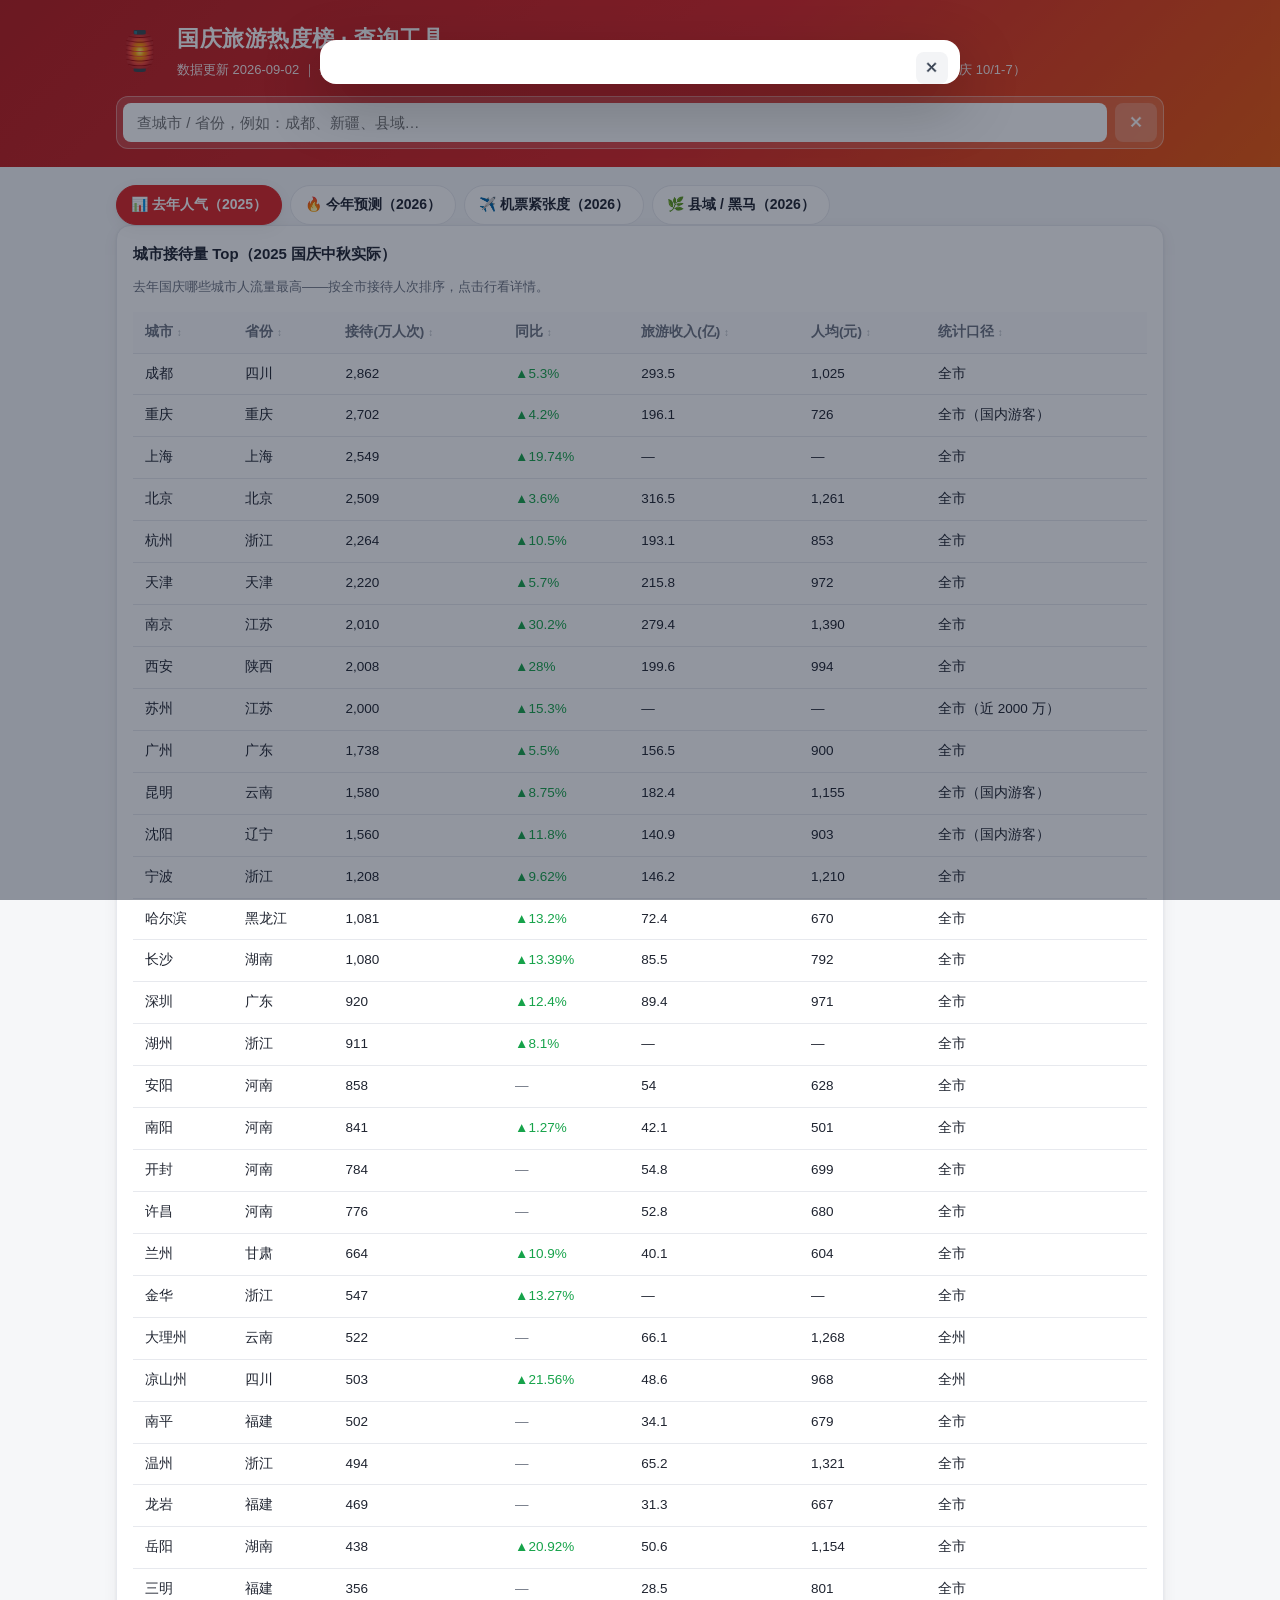
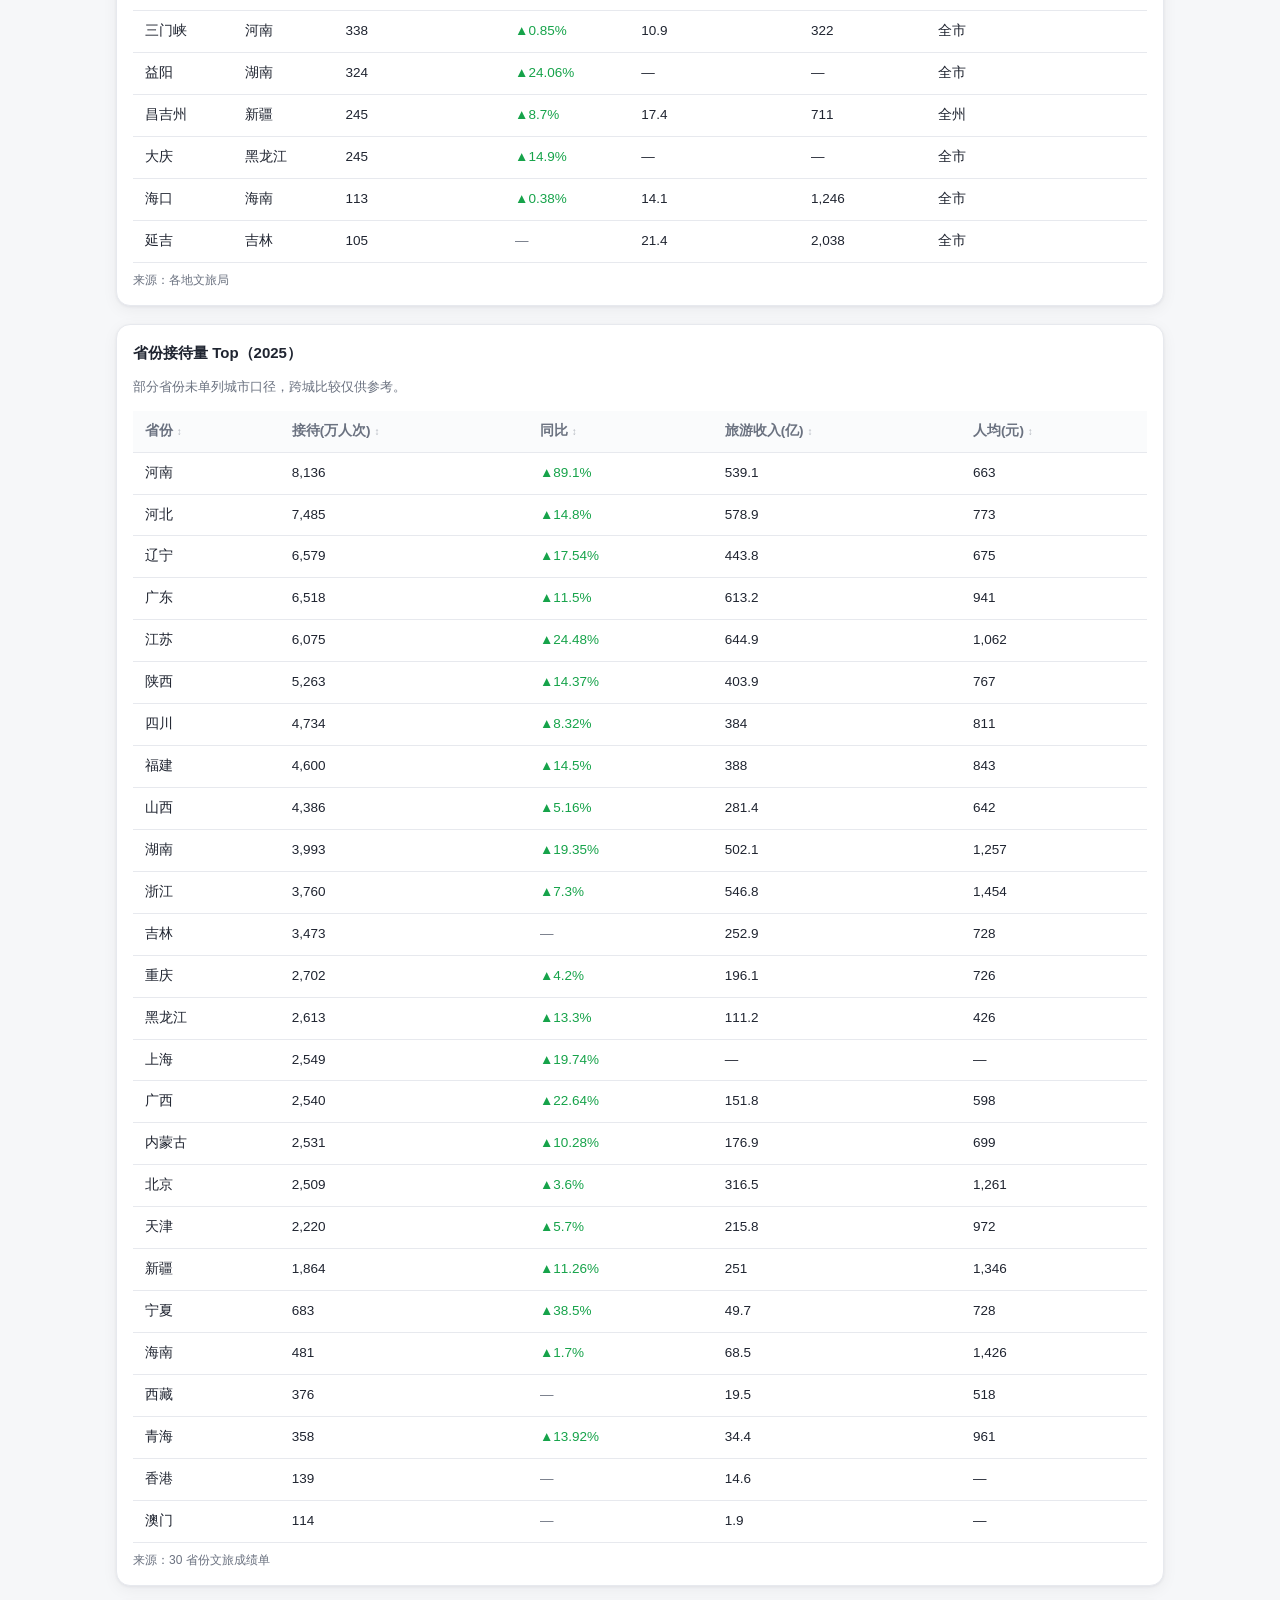
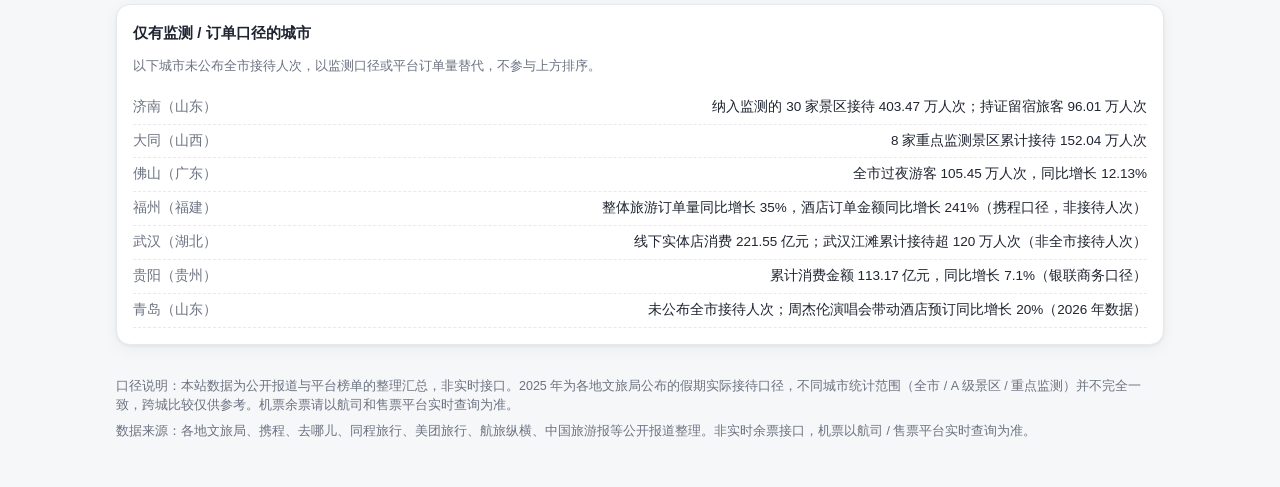
==== travel/index.html @ d0b8b302 "fix: 合并国庆旅游榜与充电宝工具到 dt 单站点共存 - 根 vercel.json 改为同时服务静态(travel/**)与 Python(vercel_app.py) - vercel_app" ====
<!doctype html>
<html lang="zh-CN">
<head>
  <meta charset="utf-8" />
  <meta name="viewport" content="width=device-width, initial-scale=1" />
  <title>国庆旅游热度榜 · 查询工具</title>
  <meta name="description" content="2025 国庆实际人气 + 2026 国庆预测热度与机票紧张度查询榜单" />
  <link rel="stylesheet" href="styles.css" />
</head>
<body>
  <header class="site-header">
    <div class="wrap">
      <div class="brand">
        <div class="brand-mark">🏮</div>
        <div>
          <h1>国庆旅游热度榜 · 查询工具</h1>
          <p class="subtitle" id="subtitle">加载中…</p>
        </div>
      </div>
      <div class="search-box">
        <input id="search" type="search" placeholder="查城市 / 省份，例如：成都、新疆、县域…" autocomplete="off" />
        <button id="clearBtn" type="button" title="清空">✕</button>
      </div>
    </div>
  </header>

  <nav class="tabs wrap" id="tabs">
    <button class="tab active" data-tab="actual">📊 去年人气（2025）</button>
    <button class="tab" data-tab="predict">🔥 今年预测（2026）</button>
    <button class="tab" data-tab="ticket">✈️ 机票紧张度（2026）</button>
    <button class="tab" data-tab="county">🌿 县域 / 黑马（2026）</button>
  </nav>

  <main class="wrap" id="main">
    <!-- 各榜单由 app.js 渲染 -->
  </main>

  <footer class="site-footer wrap">
    <p id="disclaimer">数据说明加载中…</p>
    <p class="muted">数据来源：各地文旅局、携程、去哪儿、同程旅行、美团旅行、航旅纵横、中国旅游报等公开报道整理。非实时余票接口，机票以航司 / 售票平台实时查询为准。</p>
  </footer>

  <!-- 城市详情弹层 -->
  <div class="modal-backdrop" id="modal" hidden>
    <div class="modal" role="dialog" aria-modal="true">
      <button class="modal-close" id="modalClose" type="button">✕</button>
      <div id="modalBody"></div>
    </div>
  </div>

  <script src="data.js"></script>
  <script src="app.js"></script>
</body>
</html>
---- travel/styles.css ----
:root {
  --bg: #f6f7f9;
  --card: #ffffff;
  --ink: #1f2430;
  --muted: #6b7280;
  --line: #e7e9ee;
  --accent: #dc2626;
  --accent-soft: #fef2f2;
  --blue: #2563eb;
  --shadow: 0 1px 3px rgba(16, 24, 40, .06), 0 4px 16px rgba(16, 24, 40, .05);
  --radius: 14px;
}

* { box-sizing: border-box; }

body {
  margin: 0;
  font-family: -apple-system, BlinkMacSystemFont, "Segoe UI", "PingFang SC", "Hiragino Sans GB", "Microsoft YaHei", Roboto, Helvetica, Arial, sans-serif;
  background: var(--bg);
  color: var(--ink);
  line-height: 1.55;
  -webkit-font-smoothing: antialiased;
}

.wrap { max-width: 1080px; margin: 0 auto; padding: 0 16px; }

/* ---------- Header ---------- */
.site-header {
  background: linear-gradient(135deg, #b91c1c, #dc2626 55%, #ea580c);
  color: #fff;
  padding: 22px 0 18px;
}
.brand { display: flex; align-items: center; gap: 14px; }
.brand-mark { font-size: 38px; line-height: 1; }
.site-header h1 { margin: 0; font-size: 22px; letter-spacing: .5px; }
.subtitle { margin: 4px 0 0; font-size: 13px; opacity: .92; }

.search-box {
  margin-top: 16px;
  display: flex;
  gap: 8px;
  background: rgba(255, 255, 255, .16);
  border: 1px solid rgba(255, 255, 255, .35);
  border-radius: 12px;
  padding: 6px;
  backdrop-filter: blur(4px);
}
.search-box input {
  flex: 1;
  border: 0;
  background: #fff;
  color: var(--ink);
  padding: 11px 14px;
  border-radius: 8px;
  font-size: 15px;
  outline: none;
}
.search-box button {
  border: 0;
  background: rgba(255, 255, 255, .22);
  color: #fff;
  border-radius: 8px;
  width: 42px;
  cursor: pointer;
  font-size: 15px;
}
.search-box button:hover { background: rgba(255, 255, 255, .34); }

/* ---------- Tabs ---------- */
.tabs {
  display: flex;
  gap: 8px;
  flex-wrap: wrap;
  margin-top: 18px;
}
.tab {
  border: 1px solid var(--line);
  background: var(--card);
  color: var(--ink);
  padding: 10px 14px;
  border-radius: 999px;
  cursor: pointer;
  font-size: 14px;
  font-weight: 600;
  transition: all .15s ease;
}
.tab:hover { border-color: var(--accent); }
.tab.active {
  background: var(--accent);
  border-color: var(--accent);
  color: #fff;
  box-shadow: var(--shadow);
}

/* ---------- Main / cards ---------- */
main { padding: 20px 16px 40px; }

.board-title { font-size: 18px; margin: 6px 0 4px; }
.board-desc { color: var(--muted); font-size: 13px; margin: 0 0 14px; }

.chips { display: flex; flex-wrap: wrap; gap: 8px; margin: 10px 0 16px; }
.chip {
  background: #fff;
  border: 1px solid var(--line);
  border-radius: 10px;
  padding: 8px 12px;
  font-size: 13px;
  display: flex;
  align-items: center;
  gap: 6px;
}
.chip b { color: var(--accent); }
.chip .rk { color: var(--muted); font-size: 12px; }

.card {
  background: var(--card);
  border: 1px solid var(--line);
  border-radius: var(--radius);
  box-shadow: var(--shadow);
  padding: 16px;
  margin-bottom: 18px;
  overflow: hidden;
}
.card h3 { margin: 0 0 12px; font-size: 15px; }
.card .src { color: var(--muted); font-size: 12px; margin-top: 8px; }

/* ---------- Table ---------- */
.table-scroll { overflow-x: auto; }
table { border-collapse: collapse; width: 100%; font-size: 13.5px; }
th, td { padding: 10px 12px; text-align: left; white-space: nowrap; border-bottom: 1px solid var(--line); }
th {
  background: #fafbfc;
  color: var(--muted);
  font-weight: 600;
  position: sticky;
  top: 0;
  cursor: pointer;
  user-select: none;
}
th .arrow { font-size: 10px; opacity: .5; }
th.sorted .arrow { opacity: 1; color: var(--accent); }
tbody tr { cursor: pointer; transition: background .12s; }
tbody tr:hover { background: #fff7f7; }
.rank { font-weight: 700; color: var(--accent); width: 36px; }
.num { font-variant-numeric: tabular-nums; }
.pos { color: #16a34a; }
.neg { color: #dc2626; }
.muted { color: var(--muted); }

/* ---------- Badges ---------- */
.badge {
  display: inline-block;
  padding: 2px 9px;
  border-radius: 999px;
  font-size: 12px;
  font-weight: 600;
  line-height: 1.7;
}
.badge.sold_out { background: #fef2f2; color: #dc2626; }
.badge.tight { background: #fff7ed; color: #ea580c; }
.badge.normal { background: #eff6ff; color: #2563eb; }
.badge.cheap { background: #f0fdf4; color: #16a34a; }
.badge.dim { background: #f3f4f6; color: #6b7280; }

.pill {
  display: inline-block;
  padding: 1px 8px;
  border-radius: 6px;
  font-size: 12px;
  background: #f3f4f6;
  color: #374151;
  margin: 1px 2px;
}

/* ---------- Stat grid in modal ---------- */
.stat-grid { display: grid; grid-template-columns: repeat(2, 1fr); gap: 10px; margin: 12px 0; }
.stat {
  background: #fafbfc;
  border: 1px solid var(--line);
  border-radius: 10px;
  padding: 10px 12px;
}
.stat .k { font-size: 12px; color: var(--muted); }
.stat .v { font-size: 17px; font-weight: 700; margin-top: 2px; }
.stat .v small { font-size: 12px; font-weight: 500; color: var(--muted); }

.detail-section { margin-top: 16px; }
.detail-section h4 { margin: 0 0 8px; font-size: 14px; border-left: 3px solid var(--accent); padding-left: 8px; }
.kv { display: flex; justify-content: space-between; gap: 12px; padding: 6px 0; border-bottom: 1px dashed var(--line); font-size: 13.5px; }
.kv .k { color: var(--muted); }
.bar { height: 8px; border-radius: 999px; background: #eef0f4; overflow: hidden; margin-top: 4px; }
.bar > i { display: block; height: 100%; background: linear-gradient(90deg, #f59e0b, #dc2626); }

/* ---------- Modal ---------- */
.modal-backdrop {
  position: fixed; inset: 0;
  background: rgba(15, 23, 42, .45);
  display: flex; align-items: flex-start; justify-content: center;
  padding: 40px 16px; overflow-y: auto; z-index: 50;
}
.modal {
  background: #fff; border-radius: 16px; max-width: 640px; width: 100%;
  padding: 22px; position: relative; box-shadow: 0 20px 60px rgba(0,0,0,.25);
}
.modal-close {
  position: absolute; top: 12px; right: 12px;
  border: 0; background: #f3f4f6; border-radius: 8px; width: 32px; height: 32px;
  cursor: pointer; font-size: 14px; color: #374151;
}
.modal h2 { margin: 0 0 2px; font-size: 22px; }
.modal .prov { color: var(--muted); font-size: 13px; margin-bottom: 4px; }

/* ---------- Footer ---------- */
.site-footer { padding: 8px 16px 40px; color: var(--muted); font-size: 12.5px; }
.site-footer p { margin: 6px 0; }

.empty { text-align: center; color: var(--muted); padding: 30px; }

@media (max-width: 560px) {
  .site-header h1 { font-size: 18px; }
  .stat-grid { grid-template-columns: 1fr; }
  th, td { padding: 8px 9px; }
}
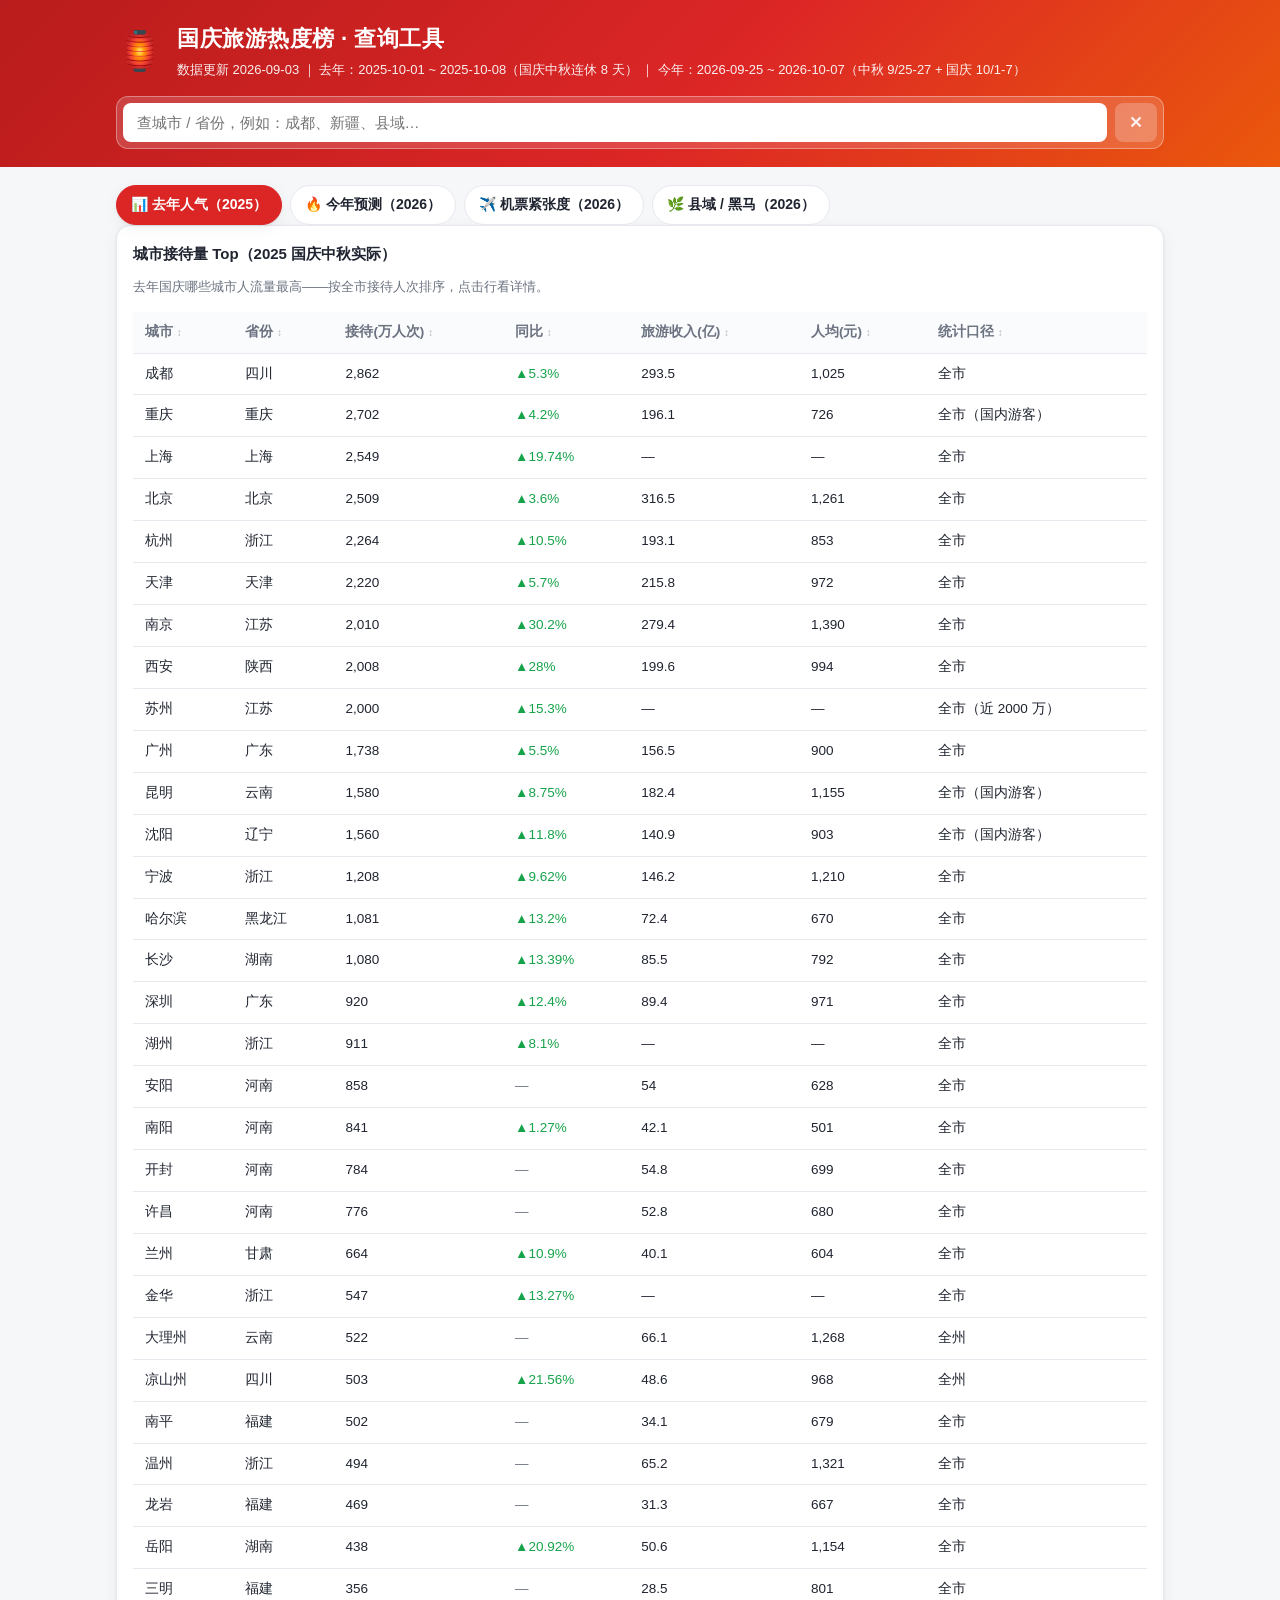
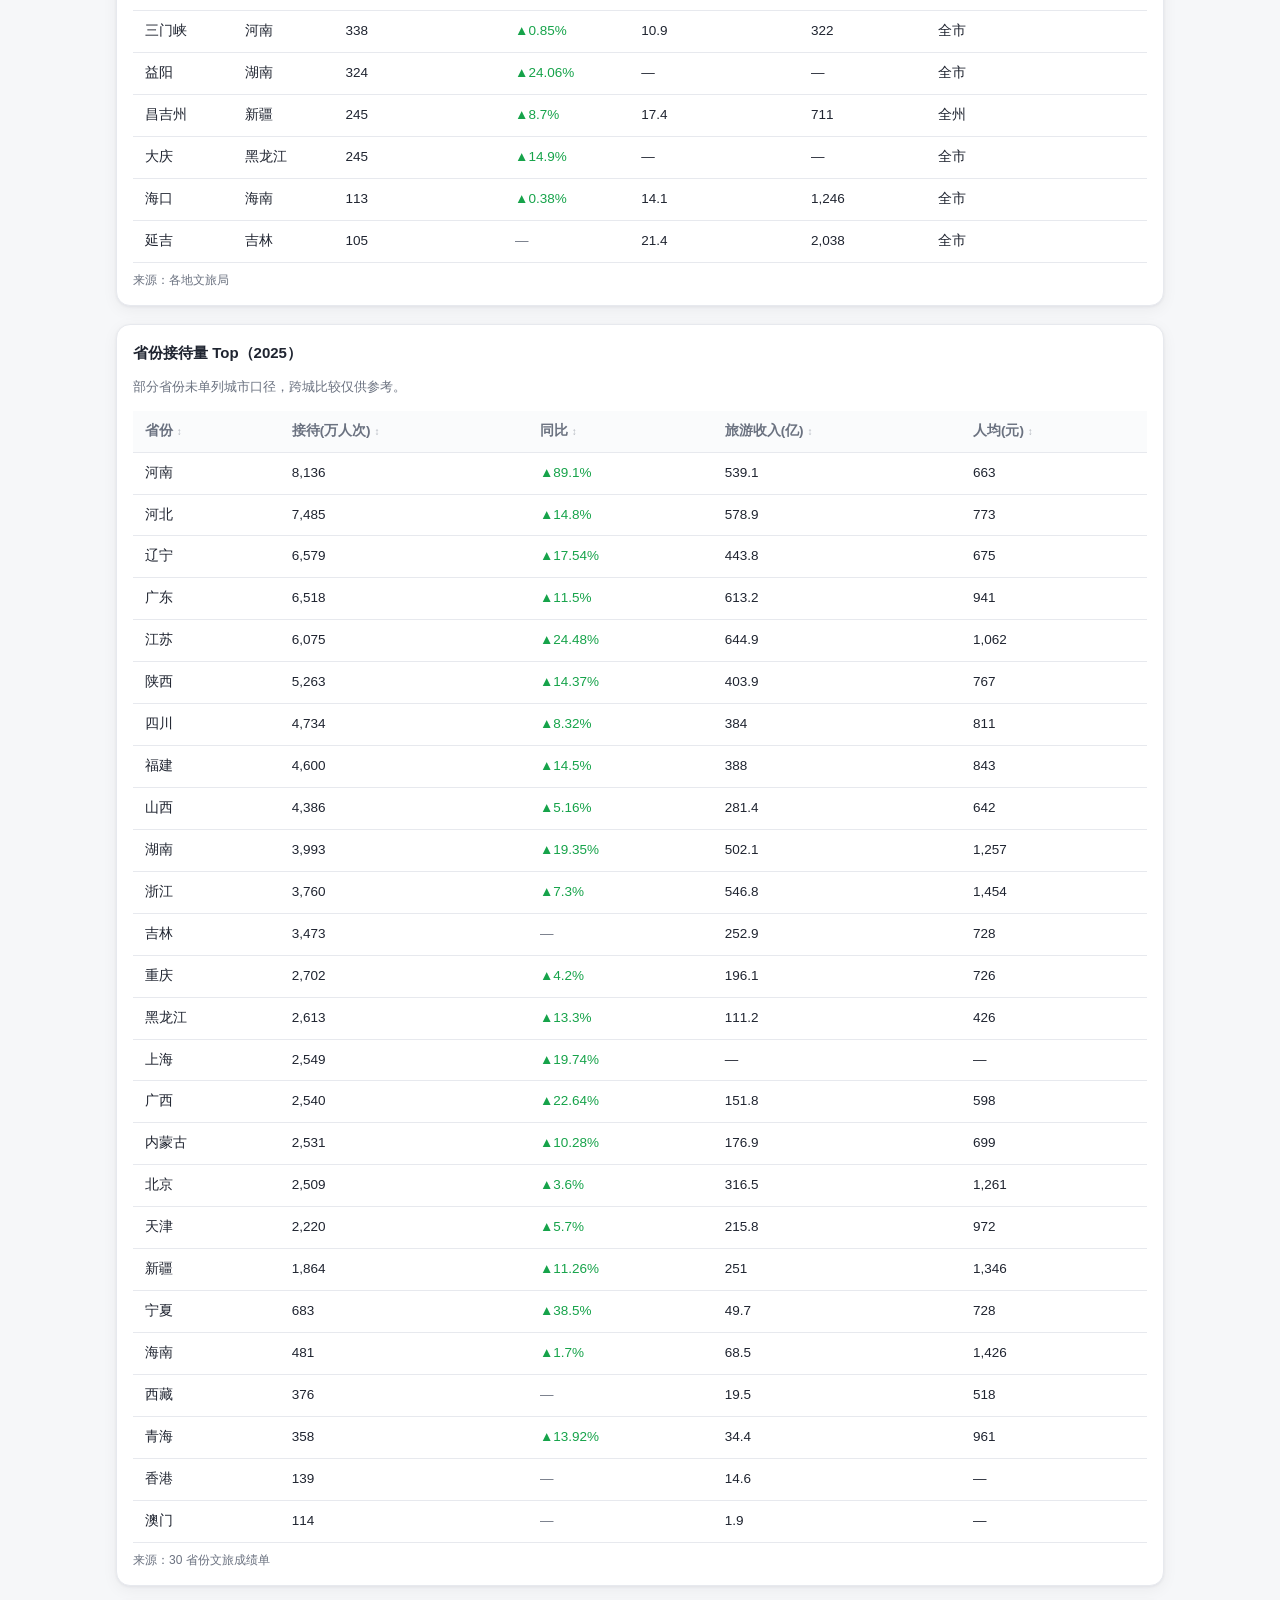
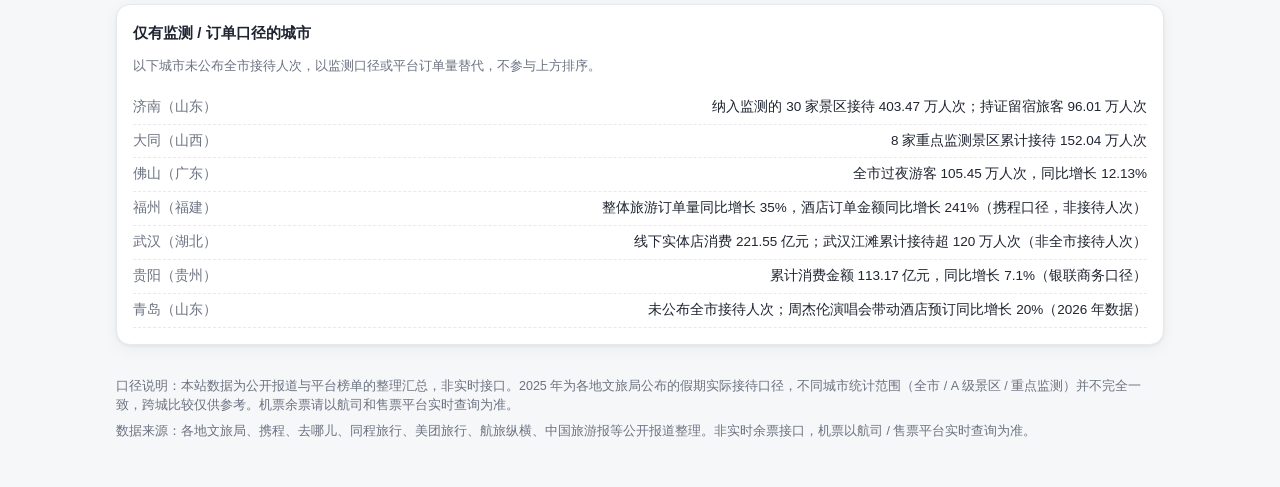
==== commit 6ba4137f: "fix: 修复线上旅游榜布局丢失（CDN 缓存旧 data.js） - 根因：Vercel 边缘节点缓存了旧版 travel/data.js（35471B/无 updated 字段），   导致 ap" ====
--- a/travel/index.html
+++ b/travel/index.html
@@ -5,7 +5,7 @@
   <meta name="viewport" content="width=device-width, initial-scale=1" />
   <title>国庆旅游热度榜 · 查询工具</title>
   <meta name="description" content="2025 国庆实际人气 + 2026 国庆预测热度与机票紧张度查询榜单" />
-  <link rel="stylesheet" href="styles.css" />
+  <link rel="stylesheet" href="styles.css?v=20260903b" />
 </head>
 <body>
   <header class="site-header">
@@ -48,7 +48,7 @@
     </div>
   </div>
 
-  <script src="data.js"></script>
-  <script src="app.js"></script>
+  <script src="data.js?v=20260903b"></script>
+  <script src="app.js?v=20260903b"></script>
 </body>
 </html>
--- a/travel/styles.css
+++ b/travel/styles.css
@@ -12,6 +12,10 @@
 }
 
 * { box-sizing: border-box; }
+
+/* 关键：显式 display 会盖过浏览器 [hidden] 的默认 display:none，
+   必须强制让带 hidden 属性的元素真正隐藏，否则弹层会一直显示并挡住整页。 */
+[hidden] { display: none !important; }
 
 body {
   margin: 0;
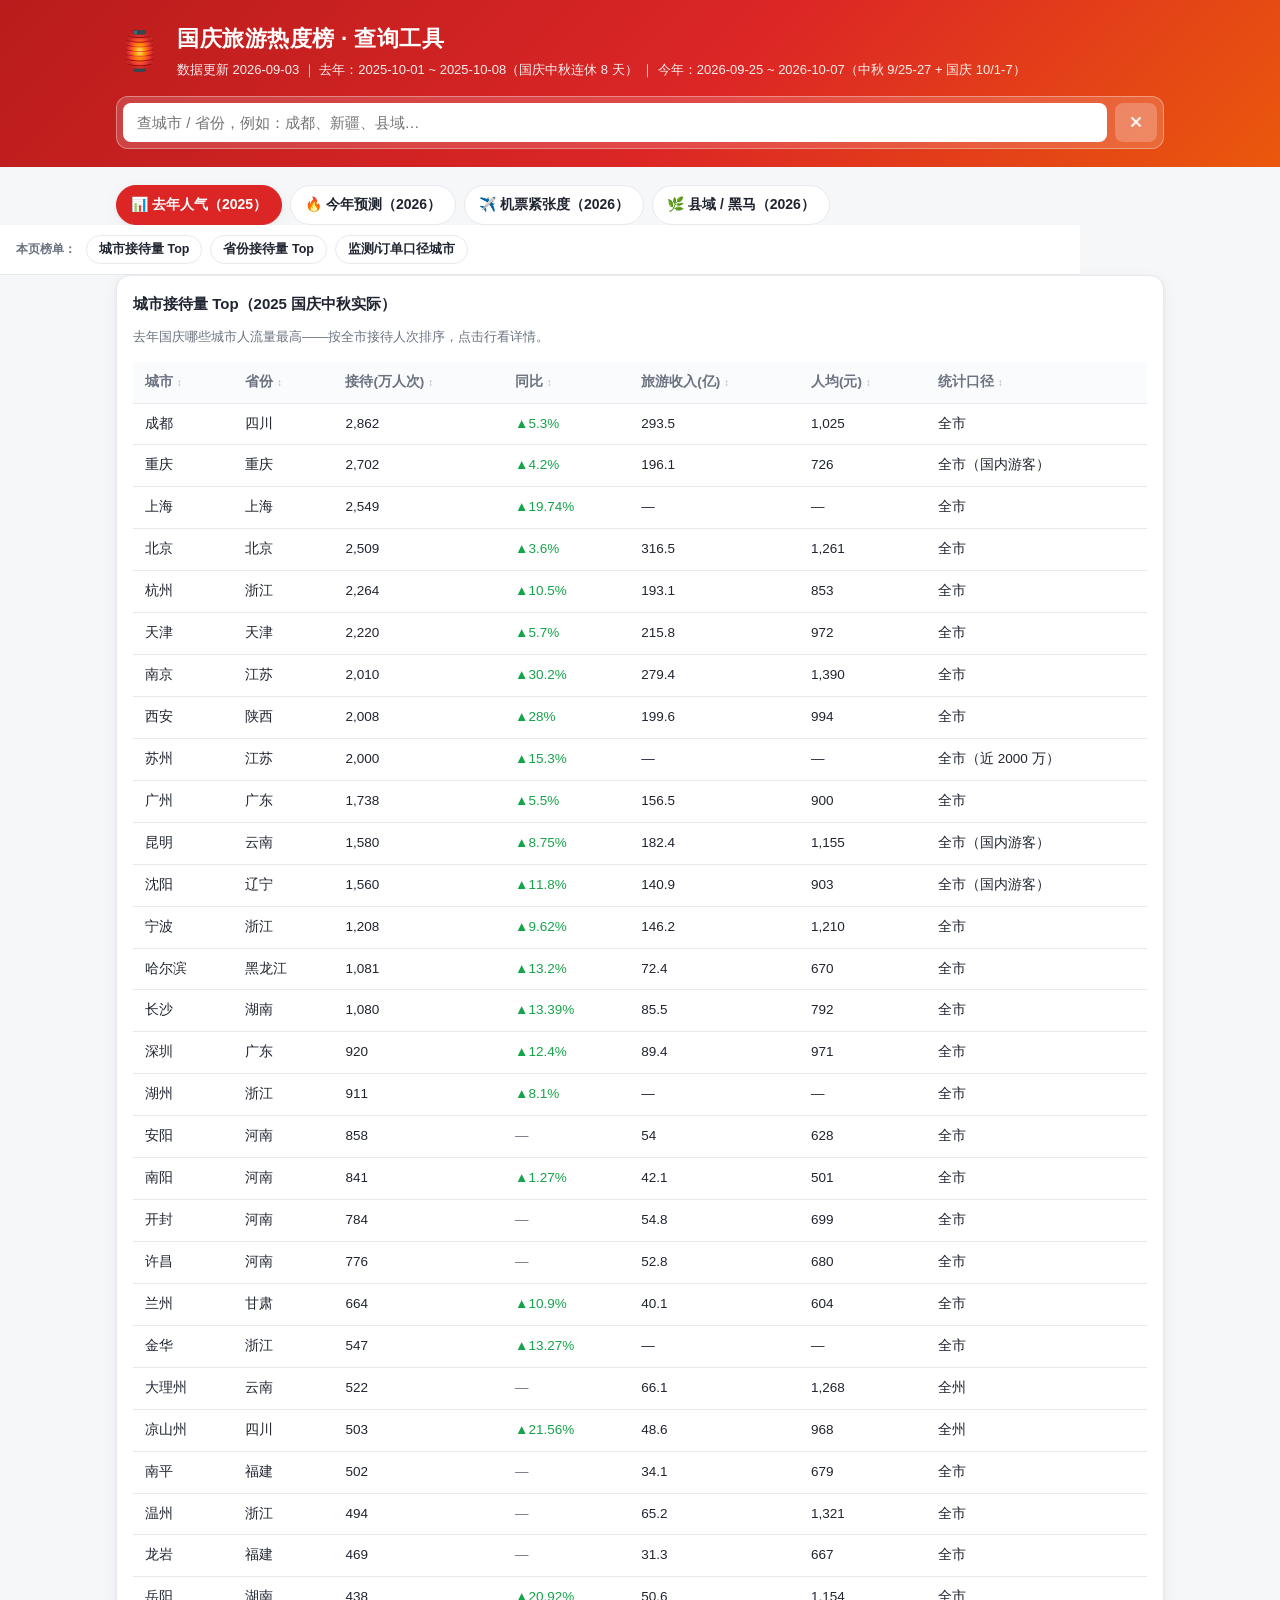
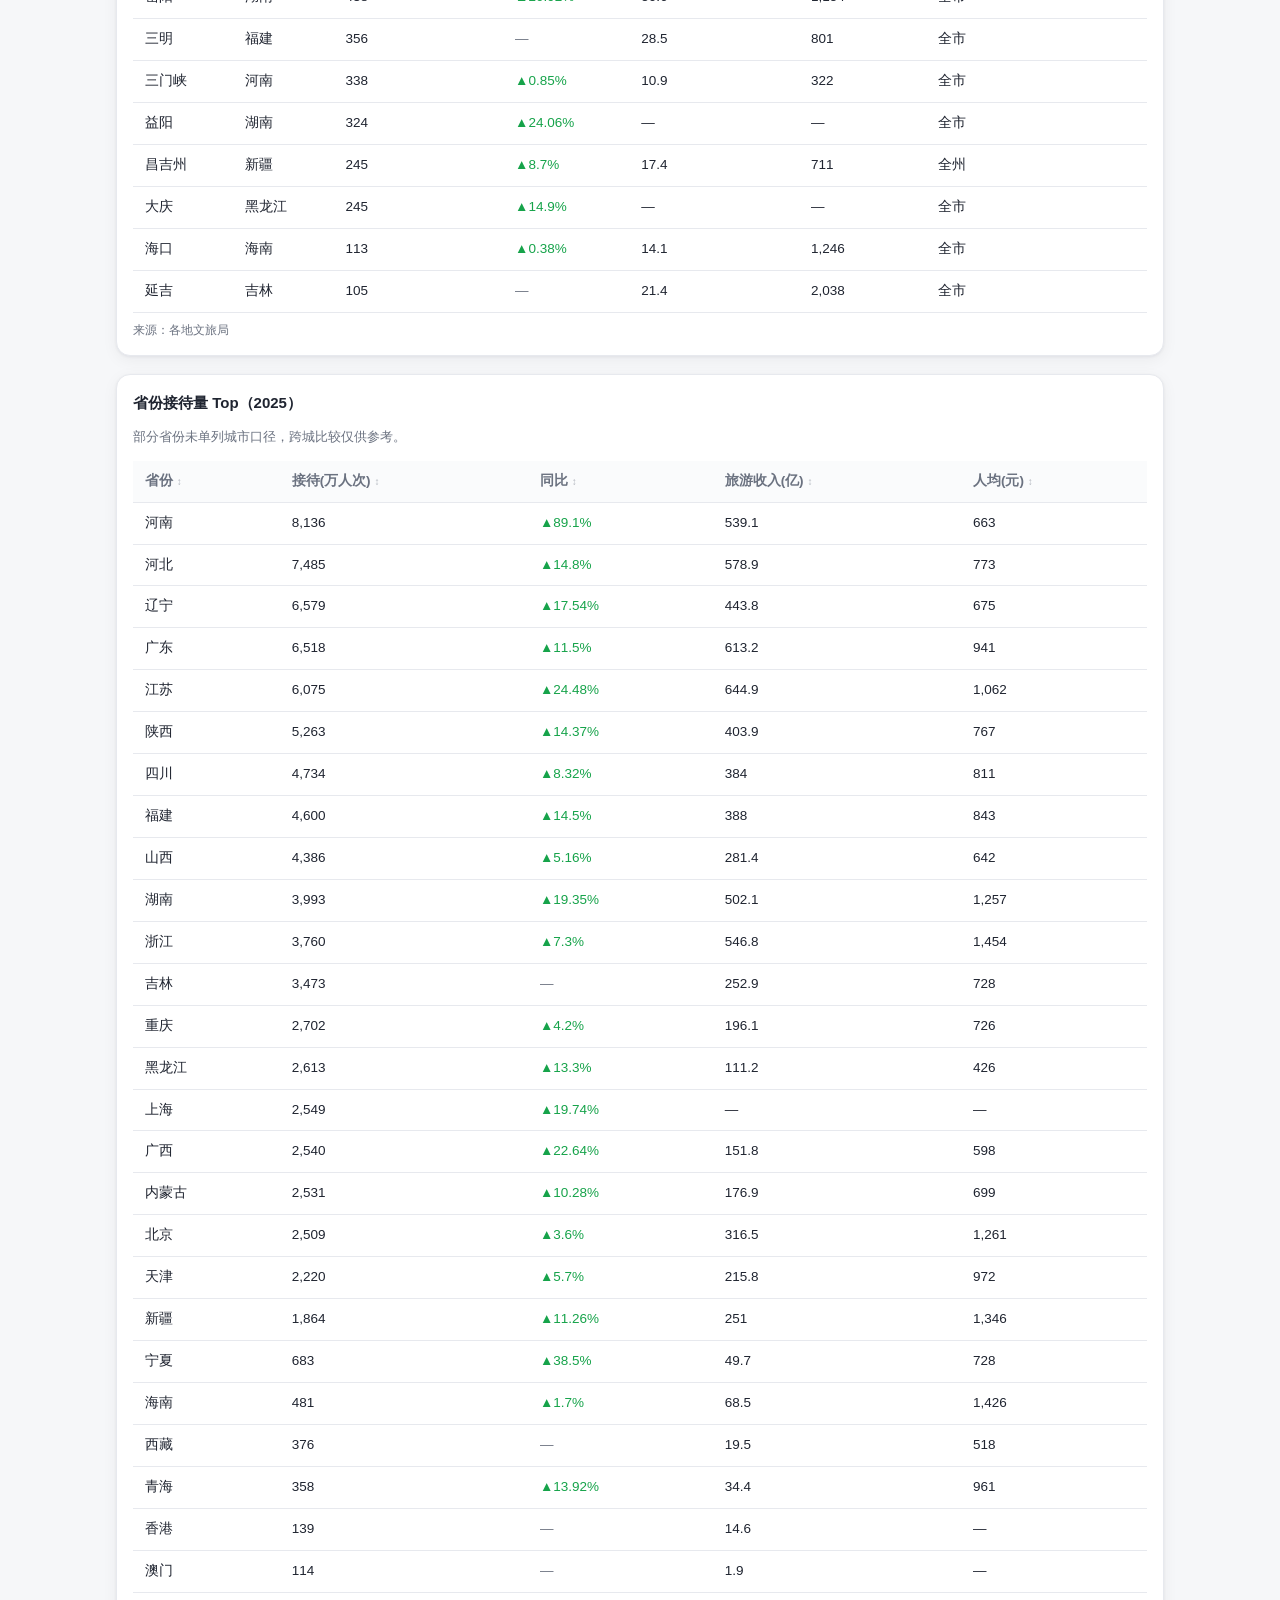
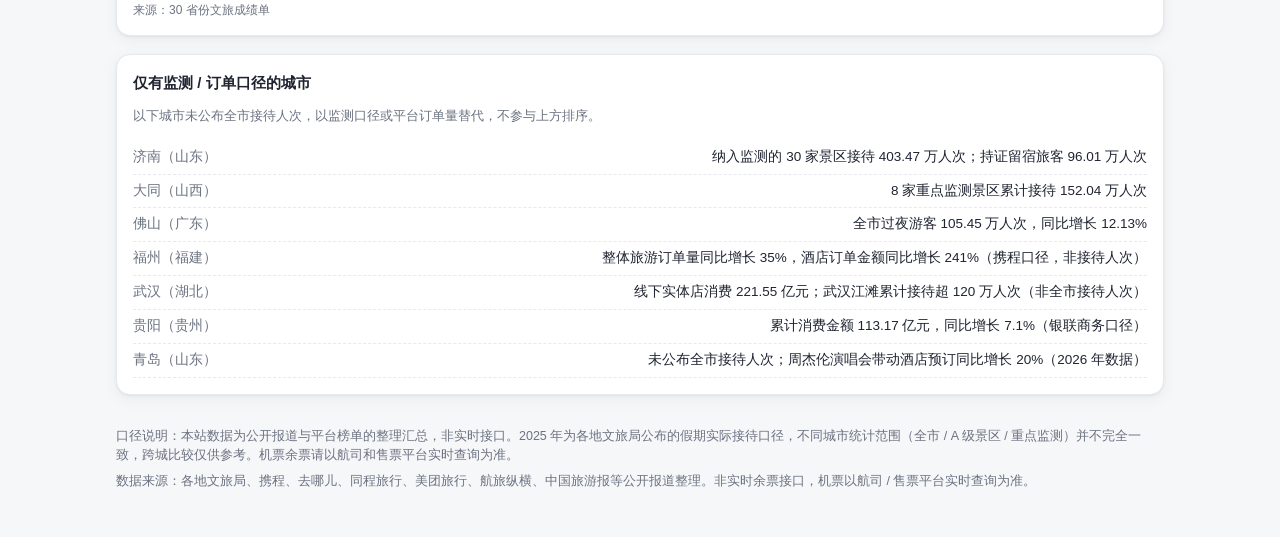
==== commit 8a3b106f: "feat: 旅游榜 UI 改进（回到顶部 + 吸顶导航 + 平台分区标题） - 新增吸顶「本页榜单」导航条(#toc)：列出当前 tab 所有区块，点击平滑滚动，   解决「不知道下面有综合热度榜」问" ====
--- a/travel/index.html
+++ b/travel/index.html
@@ -5,7 +5,7 @@
   <meta name="viewport" content="width=device-width, initial-scale=1" />
   <title>国庆旅游热度榜 · 查询工具</title>
   <meta name="description" content="2025 国庆实际人气 + 2026 国庆预测热度与机票紧张度查询榜单" />
-  <link rel="stylesheet" href="styles.css?v=20260903b" />
+  <link rel="stylesheet" href="styles.css?v=20260903c" />
 </head>
 <body>
   <header class="site-header">
@@ -31,6 +31,8 @@
     <button class="tab" data-tab="county">🌿 县域 / 黑马（2026）</button>
   </nav>
 
+  <nav class="toc wrap" id="toc" aria-label="本页榜单导航"></nav>
+
   <main class="wrap" id="main">
     <!-- 各榜单由 app.js 渲染 -->
   </main>
@@ -48,7 +50,9 @@
     </div>
   </div>
 
-  <script src="data.js?v=20260903b"></script>
-  <script src="app.js?v=20260903b"></script>
+  <button id="toTop" type="button" title="回到顶部" aria-label="回到顶部">↑<span>顶部</span></button>
+
+  <script src="data.js?v=20260903c"></script>
+  <script src="app.js?v=20260903c"></script>
 </body>
 </html>
--- a/travel/styles.css
+++ b/travel/styles.css
@@ -225,3 +225,43 @@
   .stat-grid { grid-template-columns: 1fr; }
   th, td { padding: 8px 9px; }
 }
+
+/* ---------- 本页榜单吸顶导航 ---------- */
+.toc {
+  position: sticky; top: 0; z-index: 20;
+  display: flex; flex-wrap: wrap; align-items: center; gap: 8px;
+  background: #fff; border-bottom: 1px solid var(--line);
+  padding: 10px 16px; margin: 0;
+}
+.toc-label { font-size: 12px; color: var(--muted); font-weight: 600; margin-right: 2px; }
+.toc-item {
+  border: 1px solid var(--line); background: #fff; color: var(--ink);
+  padding: 5px 12px; border-radius: 999px; cursor: pointer;
+  font-size: 12.5px; font-weight: 600; transition: all .15s ease; white-space: nowrap;
+}
+.toc-item:hover { border-color: var(--accent); color: var(--accent); }
+.toc-item:active { background: var(--accent-soft); }
+
+/* ---------- 参考榜内子区块（平台分区） ---------- */
+.sub { margin-top: 14px; padding-top: 12px; border-top: 1px dashed var(--line); }
+.sub:first-of-type { margin-top: 6px; padding-top: 0; border-top: 0; }
+.sub h4 { margin: 0 0 8px; font-size: 14px; color: var(--ink); display: flex; align-items: center; gap: 6px; }
+.sub h4::before { content: ""; width: 4px; height: 14px; border-radius: 2px; background: var(--accent); display: inline-block; }
+.sub-src { font-size: 11.5px; font-weight: 500; color: var(--muted); background: #f3f4f6; border-radius: 6px; padding: 1px 7px; }
+
+/* 锚点跳转时给卡片留白，避免被吸顶导航盖住 */
+.card { scroll-margin-top: 64px; }
+
+/* ---------- 回到顶部按钮 ---------- */
+#toTop {
+  position: fixed; right: 18px; bottom: 18px; z-index: 40;
+  display: none; flex-direction: column; align-items: center; justify-content: center;
+  width: 52px; height: 52px; border: 0; border-radius: 14px;
+  background: var(--accent); color: #fff; cursor: pointer;
+  font-size: 18px; line-height: 1; box-shadow: var(--shadow);
+  transition: opacity .2s ease, transform .2s ease;
+}
+#toTop span { font-size: 10px; margin-top: 2px; font-weight: 600; }
+#toTop.show { display: flex; }
+#toTop:hover { transform: translateY(-2px); }
+#toTop:active { transform: translateY(0); }
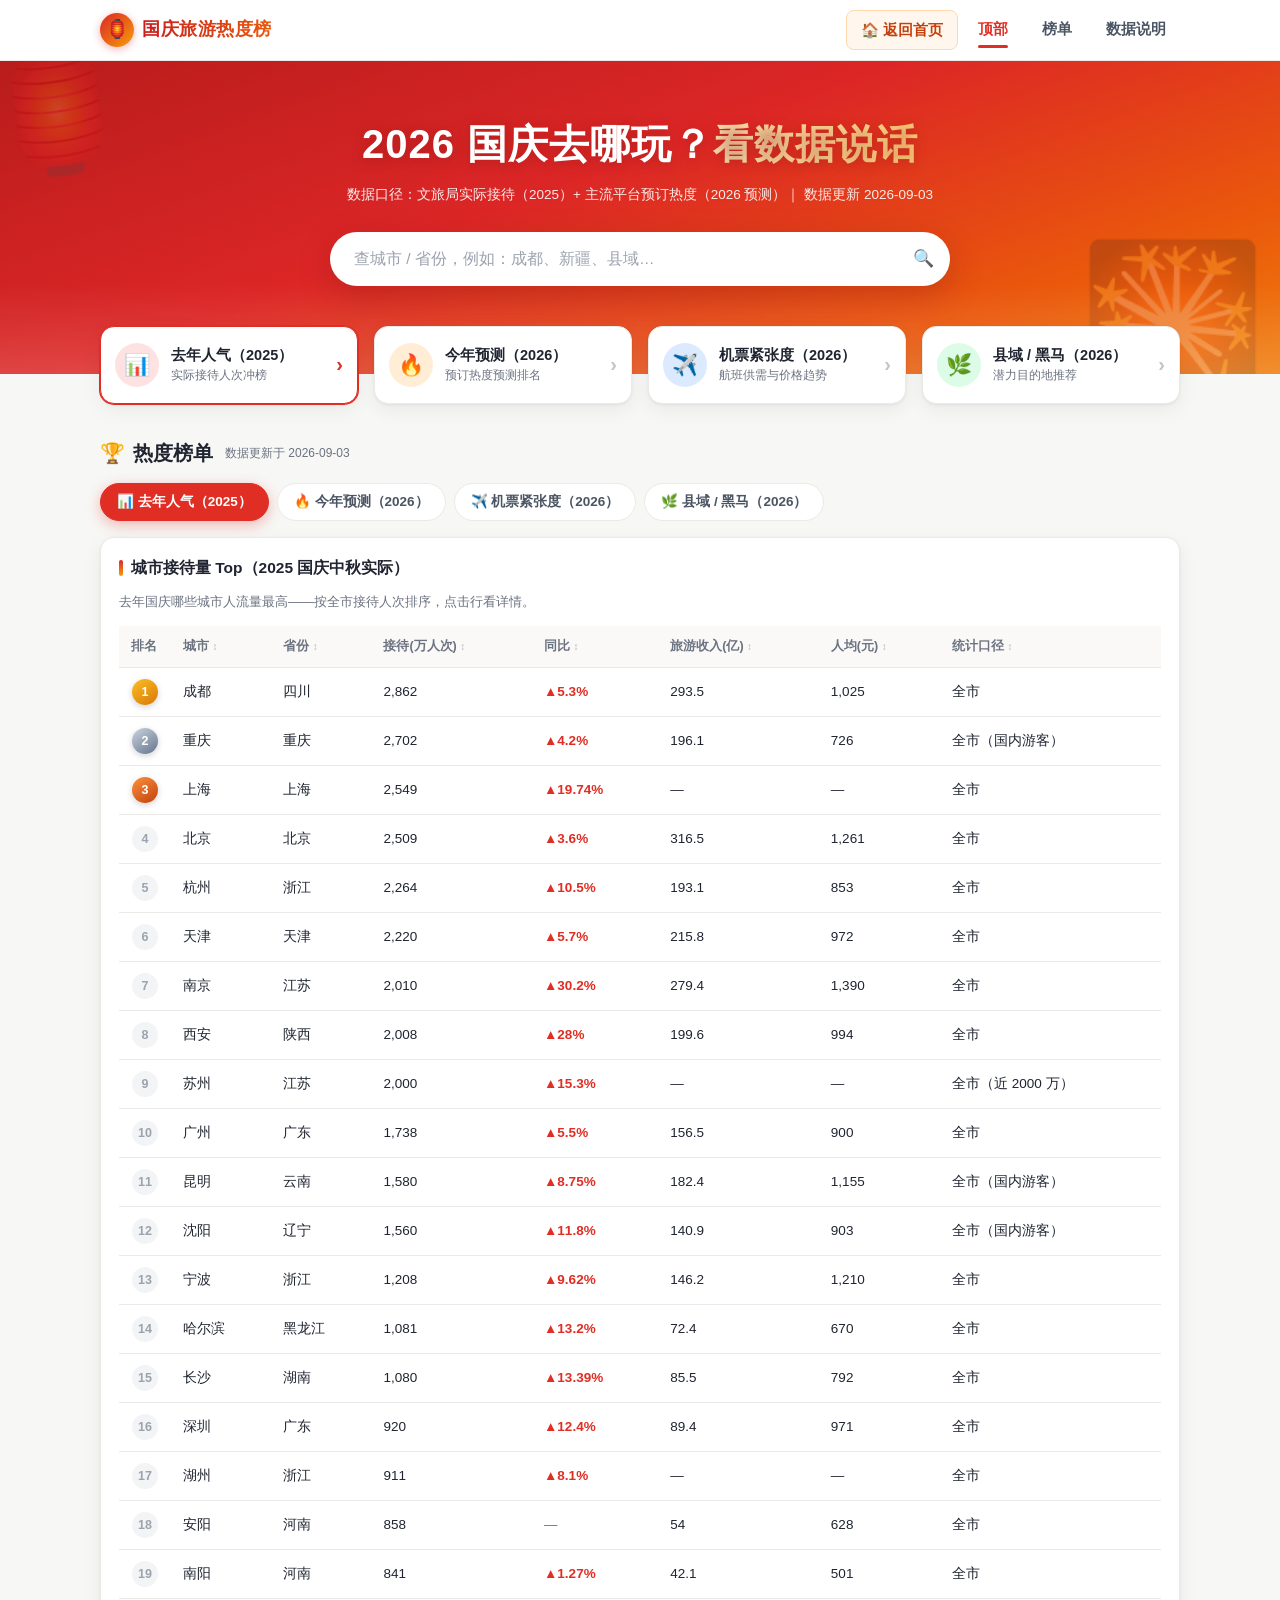
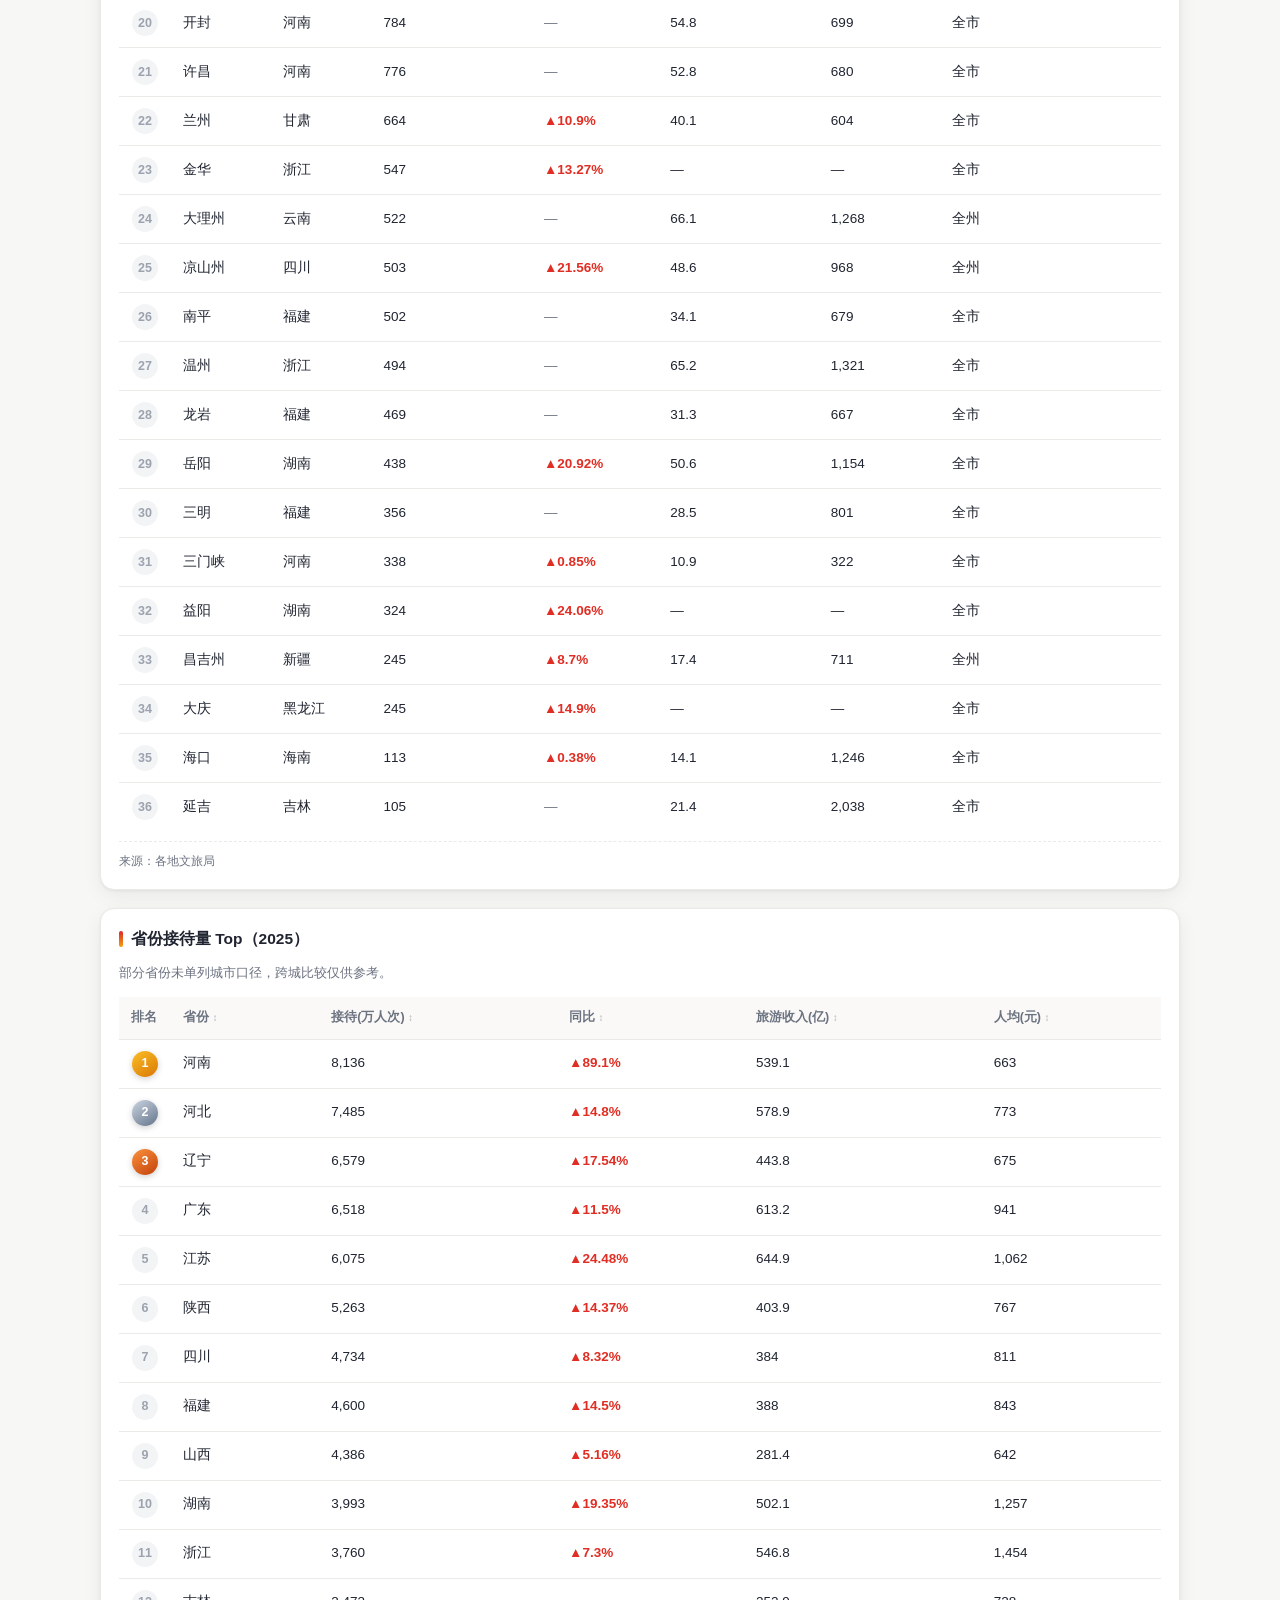
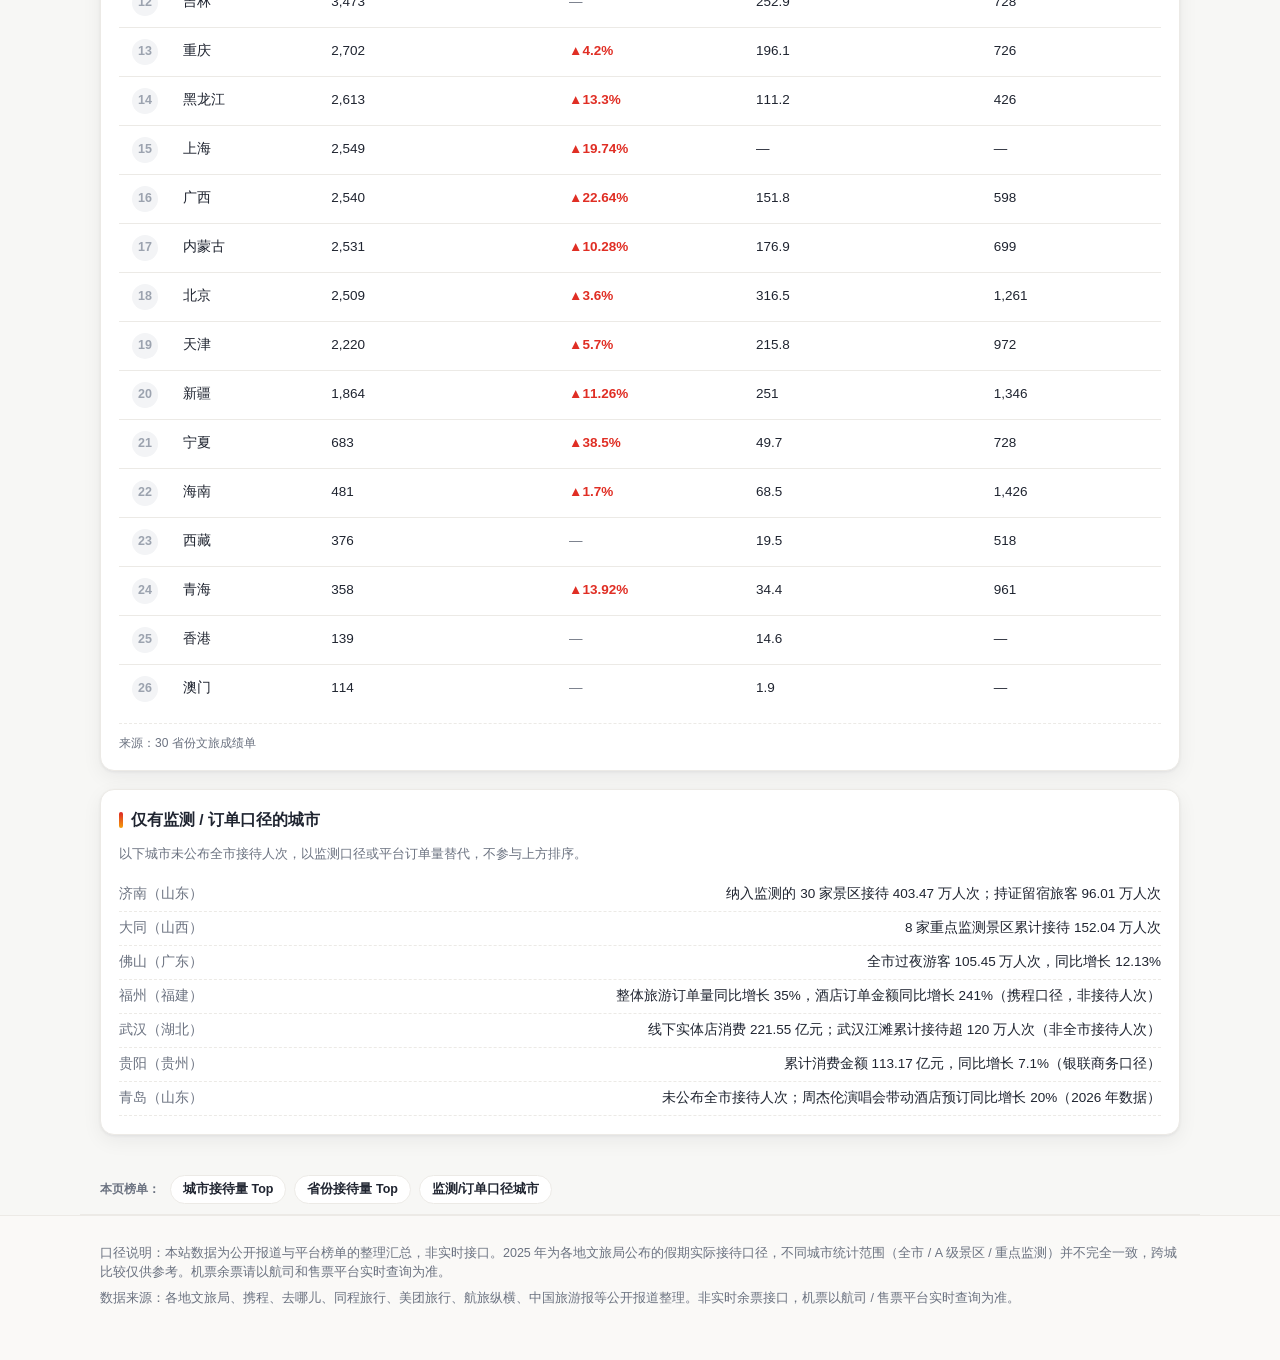
==== commit 554e8134: "travel: 按设计稿重构页面 UI（导航/Hero/分类卡片/奖牌徽章/热度条，涨红跌绿修复）" ====
--- a/travel/index.html
+++ b/travel/index.html
@@ -5,41 +5,99 @@
   <meta name="viewport" content="width=device-width, initial-scale=1" />
   <title>国庆旅游热度榜 · 查询工具</title>
   <meta name="description" content="2025 国庆实际人气 + 2026 国庆预测热度与机票紧张度查询榜单" />
-  <link rel="stylesheet" href="styles.css?v=20260903c" />
+  <link rel="stylesheet" href="styles.css?v=20260905a" />
 </head>
-<body>
-  <header class="site-header">
-    <div class="wrap">
-      <div class="brand">
-        <div class="brand-mark">🏮</div>
-        <div>
-          <h1>国庆旅游热度榜 · 查询工具</h1>
-          <p class="subtitle" id="subtitle">加载中…</p>
-        </div>
-      </div>
+<body id="top">
+
+  <!-- 顶部白色吸顶导航 -->
+  <header class="topnav">
+    <div class="wrap topnav-inner">
+      <a class="brand" href="#top">
+        <span class="brand-mark">🏮</span>
+        <span class="brand-name">国庆旅游热度榜</span>
+      </a>
+      <nav class="nav-links">
+        <a href="/" class="nav-link home-link">🏠 返回首页</a>
+        <a href="#top" class="nav-link active">顶部</a>
+        <a href="#rank-top" class="nav-link">榜单</a>
+        <a href="#disclaimer" class="nav-link">数据说明</a>
+      </nav>
+    </div>
+  </header>
+
+  <!-- Hero 区：标题 + 大搜索框 -->
+  <section class="hero">
+    <div class="hero-deco hero-deco-l" aria-hidden="true">🏮</div>
+    <div class="hero-deco hero-deco-r" aria-hidden="true">🎇</div>
+    <div class="wrap hero-inner">
+      <h2 class="hero-title">2026 国庆去哪玩？<em>看数据说话</em></h2>
+      <p class="hero-sub" id="subtitle">加载中…</p>
       <div class="search-box">
         <input id="search" type="search" placeholder="查城市 / 省份，例如：成都、新疆、县域…" autocomplete="off" />
         <button id="clearBtn" type="button" title="清空">✕</button>
+        <span class="search-icon" aria-hidden="true">🔍</span>
       </div>
     </div>
-  </header>
+  </section>
 
-  <nav class="tabs wrap" id="tabs">
-    <button class="tab active" data-tab="actual">📊 去年人气（2025）</button>
-    <button class="tab" data-tab="predict">🔥 今年预测（2026）</button>
-    <button class="tab" data-tab="ticket">✈️ 机票紧张度（2026）</button>
-    <button class="tab" data-tab="county">🌿 县域 / 黑马（2026）</button>
-  </nav>
+  <!-- 四张分类入口卡片（点击切换下方榜单） -->
+  <section class="wrap cat-wrap" aria-label="榜单分类入口">
+    <button class="cat-card active" type="button" data-tab="actual">
+      <span class="cat-icon ci-red">📊</span>
+      <span class="cat-text">
+        <b>去年人气（2025）</b>
+        <small>实际接待人次冲榜</small>
+      </span>
+      <span class="cat-arrow">›</span>
+    </button>
+    <button class="cat-card" type="button" data-tab="predict">
+      <span class="cat-icon ci-orange">🔥</span>
+      <span class="cat-text">
+        <b>今年预测（2026）</b>
+        <small>预订热度预测排名</small>
+      </span>
+      <span class="cat-arrow">›</span>
+    </button>
+    <button class="cat-card" type="button" data-tab="ticket">
+      <span class="cat-icon ci-blue">✈️</span>
+      <span class="cat-text">
+        <b>机票紧张度（2026）</b>
+        <small>航班供需与价格趋势</small>
+      </span>
+      <span class="cat-arrow">›</span>
+    </button>
+    <button class="cat-card" type="button" data-tab="county">
+      <span class="cat-icon ci-green">🌿</span>
+      <span class="cat-text">
+        <b>县域 / 黑马（2026）</b>
+        <small>潜力目的地推荐</small>
+      </span>
+      <span class="cat-arrow">›</span>
+    </button>
+  </section>
+
+  <!-- 榜单区 -->
+  <main class="wrap" id="rank-top">
+    <div class="rank-head">
+      <h3 class="rank-title"><span class="rank-trophy">🏆</span> 热度榜单 <small id="updatedAt"></small></h3>
+      <nav class="tabs" id="tabs">
+        <button class="tab active" data-tab="actual">📊 去年人气（2025）</button>
+        <button class="tab" data-tab="predict">🔥 今年预测（2026）</button>
+        <button class="tab" data-tab="ticket">✈️ 机票紧张度（2026）</button>
+        <button class="tab" data-tab="county">🌿 县域 / 黑马（2026）</button>
+      </nav>
+    </div>
+    <!-- 各榜单由 app.js 渲染 -->
+    <div id="main"></div>
+  </main>
 
   <nav class="toc wrap" id="toc" aria-label="本页榜单导航"></nav>
 
-  <main class="wrap" id="main">
-    <!-- 各榜单由 app.js 渲染 -->
-  </main>
-
-  <footer class="site-footer wrap">
-    <p id="disclaimer">数据说明加载中…</p>
-    <p class="muted">数据来源：各地文旅局、携程、去哪儿、同程旅行、美团旅行、航旅纵横、中国旅游报等公开报道整理。非实时余票接口，机票以航司 / 售票平台实时查询为准。</p>
+  <footer class="site-footer">
+    <div class="wrap">
+      <p id="disclaimer">数据说明加载中…</p>
+      <p class="muted">数据来源：各地文旅局、携程、去哪儿、同程旅行、美团旅行、航旅纵横、中国旅游报等公开报道整理。非实时余票接口，机票以航司 / 售票平台实时查询为准。</p>
+    </div>
   </footer>
 
   <!-- 城市详情弹层 -->
@@ -52,7 +110,7 @@
 
   <button id="toTop" type="button" title="回到顶部" aria-label="回到顶部">↑<span>顶部</span></button>
 
-  <script src="data.js?v=20260903c"></script>
-  <script src="app.js?v=20260903c"></script>
+  <script src="data.js?v=20260904a"></script>
+  <script src="app.js?v=20260904a"></script>
 </body>
 </html>
--- a/travel/styles.css
+++ b/travel/styles.css
@@ -1,14 +1,21 @@
 :root {
-  --bg: #f6f7f9;
+  --bg: #f7f7f5;
   --card: #ffffff;
   --ink: #1f2430;
   --muted: #6b7280;
-  --line: #e7e9ee;
-  --accent: #dc2626;
+  --line: #eceae6;
+  --accent: #e02e24;
+  --accent-deep: #c81e1e;
   --accent-soft: #fef2f2;
-  --blue: #2563eb;
-  --shadow: 0 1px 3px rgba(16, 24, 40, .06), 0 4px 16px rgba(16, 24, 40, .05);
+  --blue: #2f6fed;
+  --orange: #f97316;
+  --green: #16a34a;
+  --up: #e02e24;      /* 涨：红（中国惯例） */
+  --down: #16a34a;    /* 跌：绿 */
+  --shadow: 0 1px 3px rgba(16, 24, 40, .06), 0 6px 20px rgba(16, 24, 40, .06);
+  --shadow-lg: 0 12px 40px rgba(194, 65, 12, .16);
   --radius: 14px;
+  --nav-h: 60px;
 }
 
 * { box-sizing: border-box; }
@@ -16,6 +23,8 @@
 /* 关键：显式 display 会盖过浏览器 [hidden] 的默认 display:none，
    必须强制让带 hidden 属性的元素真正隐藏，否则弹层会一直显示并挡住整页。 */
 [hidden] { display: none !important; }
+
+html { scroll-behavior: smooth; }
 
 body {
   margin: 0;
@@ -26,80 +35,218 @@
   -webkit-font-smoothing: antialiased;
 }
 
-.wrap { max-width: 1080px; margin: 0 auto; padding: 0 16px; }
-
-/* ---------- Header ---------- */
-.site-header {
-  background: linear-gradient(135deg, #b91c1c, #dc2626 55%, #ea580c);
+.wrap { max-width: 1120px; margin: 0 auto; padding: 0 20px; }
+
+/* ---------- 顶部白色吸顶导航 ---------- */
+.topnav {
+  position: sticky; top: 0; z-index: 60;
+  background: rgba(255, 255, 255, .92);
+  backdrop-filter: blur(10px);
+  border-bottom: 1px solid var(--line);
+}
+.topnav-inner {
+  height: var(--nav-h);
+  display: flex; align-items: center; justify-content: space-between; gap: 16px;
+}
+.brand {
+  display: flex; align-items: center; gap: 8px;
+  text-decoration: none;
+}
+.brand-mark {
+  width: 34px; height: 34px; border-radius: 50%;
+  background: linear-gradient(135deg, #dc2626, #f59e0b);
+  display: inline-flex; align-items: center; justify-content: center;
+  font-size: 18px;
+  box-shadow: 0 2px 8px rgba(220, 38, 38, .35);
+}
+.brand-name {
+  font-size: 18px; font-weight: 800; letter-spacing: .5px;
+  background: linear-gradient(90deg, #c81e1e, #ea580c);
+  -webkit-background-clip: text;
+  background-clip: text;
+  -webkit-text-fill-color: transparent;
+}
+.nav-links { display: flex; gap: 6px; }
+.nav-link {
+  position: relative;
+  color: #4b5563; text-decoration: none;
+  font-size: 14.5px; font-weight: 600;
+  padding: 8px 14px;
+  border-radius: 8px;
+  transition: color .15s ease;
+}
+.nav-link:hover { color: var(--accent); }
+.nav-link.active { color: var(--accent); }
+.nav-link.active::after {
+  content: ""; position: absolute; left: 14px; right: 14px; bottom: 2px;
+  height: 3px; border-radius: 999px;
+  background: var(--accent);
+}
+.nav-link.home-link {
+  color: #c2410c;
+  background: #fff7ed;
+  border: 1px solid #fed7aa;
+  font-weight: 700;
+}
+.nav-link.home-link:hover { background: #ffedd5; }
+
+/* ---------- Hero 区 ---------- */
+.hero {
+  position: relative;
+  background: linear-gradient(160deg, #b91c1c 0%, #dc2626 42%, #ea580c 78%, #f59e0b 120%);
   color: #fff;
-  padding: 22px 0 18px;
-}
-.brand { display: flex; align-items: center; gap: 14px; }
-.brand-mark { font-size: 38px; line-height: 1; }
-.site-header h1 { margin: 0; font-size: 22px; letter-spacing: .5px; }
-.subtitle { margin: 4px 0 0; font-size: 13px; opacity: .92; }
-
+  padding: 52px 0 88px;
+  overflow: hidden;
+}
+.hero::after {
+  content: "";
+  position: absolute; left: 0; right: 0; bottom: 0; height: 90px;
+  background: linear-gradient(180deg, rgba(255,255,255,0), rgba(255,255,255,.14));
+  pointer-events: none;
+}
+.hero-deco {
+  position: absolute; font-size: 120px; line-height: 1;
+  opacity: .18; user-select: none; pointer-events: none;
+  filter: saturate(1.2);
+}
+.hero-deco-l { left: -18px; top: -12px; transform: rotate(-8deg); }
+.hero-deco-r { right: 14px; bottom: -22px; font-size: 150px; }
+.hero-inner { position: relative; text-align: center; z-index: 1; }
+.hero-title {
+  margin: 0 0 10px;
+  font-size: 40px; font-weight: 900; letter-spacing: 1px;
+  text-shadow: 0 2px 12px rgba(120, 20, 20, .35);
+}
+.hero-title em {
+  font-style: normal;
+  background: linear-gradient(90deg, #ffe9b8, #ffd27a);
+  -webkit-background-clip: text;
+  background-clip: text;
+  -webkit-text-fill-color: transparent;
+}
+.hero-sub {
+  margin: 0 0 26px;
+  font-size: 13.5px; opacity: .9;
+}
+
+/* ---------- 大搜索框 ---------- */
 .search-box {
-  margin-top: 16px;
-  display: flex;
-  gap: 8px;
-  background: rgba(255, 255, 255, .16);
-  border: 1px solid rgba(255, 255, 255, .35);
-  border-radius: 12px;
-  padding: 6px;
-  backdrop-filter: blur(4px);
+  position: relative;
+  max-width: 620px; margin: 0 auto;
+  display: flex; align-items: center;
+  background: #fff;
+  border-radius: 999px;
+  padding: 6px 56px 6px 8px;
+  box-shadow: 0 10px 32px rgba(120, 20, 20, .28);
 }
 .search-box input {
   flex: 1;
-  border: 0;
-  background: #fff;
+  border: 0; outline: none;
+  background: transparent;
   color: var(--ink);
-  padding: 11px 14px;
-  border-radius: 8px;
-  font-size: 15px;
-  outline: none;
-}
+  padding: 12px 16px;
+  font-size: 15.5px;
+}
+.search-box input::placeholder { color: #9ca3af; }
 .search-box button {
-  border: 0;
-  background: rgba(255, 255, 255, .22);
-  color: #fff;
-  border-radius: 8px;
-  width: 42px;
+  position: absolute; right: 10px; top: 50%; transform: translateY(-50%);
+  border: 0; cursor: pointer;
+  width: 28px; height: 28px; border-radius: 50%;
+  background: #f3f4f6; color: #6b7280;
+  font-size: 12px;
+  display: none; align-items: center; justify-content: center;
+}
+.search-box button:hover { background: #e5e7eb; }
+.search-box.has-value button { display: inline-flex; }
+.search-icon {
+  position: absolute; right: 16px; top: 50%; transform: translateY(-50%);
+  font-size: 17px;
+  pointer-events: none;
+}
+.search-box.has-value .search-icon { display: none; }
+
+/* ---------- 四张分类入口卡片 ---------- */
+.cat-wrap {
+  display: grid;
+  grid-template-columns: repeat(4, 1fr);
+  gap: 16px;
+  margin-top: -48px;
+  position: relative; z-index: 5;
+}
+.cat-card {
+  display: flex; align-items: center; gap: 12px;
+  border: 1px solid var(--line);
+  background: var(--card);
+  border-radius: var(--radius);
+  padding: 16px 14px;
   cursor: pointer;
-  font-size: 15px;
-}
-.search-box button:hover { background: rgba(255, 255, 255, .34); }
-
-/* ---------- Tabs ---------- */
+  text-align: left;
+  box-shadow: var(--shadow);
+  transition: transform .15s ease, box-shadow .15s ease, border-color .15s ease;
+  font-family: inherit;
+}
+.cat-card:hover {
+  transform: translateY(-3px);
+  box-shadow: var(--shadow-lg);
+  border-color: #fca5a5;
+}
+.cat-card.active { border-color: var(--accent); box-shadow: 0 0 0 1px var(--accent), var(--shadow); }
+.cat-icon {
+  flex: 0 0 44px; width: 44px; height: 44px;
+  border-radius: 50%;
+  display: inline-flex; align-items: center; justify-content: center;
+  font-size: 21px;
+}
+.ci-red { background: #fee2e2; }
+.ci-orange { background: #ffedd5; }
+.ci-blue { background: #dbeafe; }
+.ci-green { background: #dcfce7; }
+.cat-text { flex: 1; display: flex; flex-direction: column; gap: 2px; min-width: 0; }
+.cat-text b { font-size: 14.5px; font-weight: 700; color: var(--ink); }
+.cat-text small { font-size: 12px; color: var(--muted); }
+.cat-arrow { color: #c0c4cc; font-size: 20px; font-weight: 600; }
+.cat-card.active .cat-arrow { color: var(--accent); }
+
+/* ---------- 榜单区头部 ---------- */
+#rank-top { padding-top: 34px; padding-bottom: 12px; scroll-margin-top: calc(var(--nav-h) + 8px); }
+.rank-head { margin-bottom: 16px; }
+.rank-title {
+  margin: 0 0 14px;
+  font-size: 20px; font-weight: 800;
+  display: flex; align-items: center; gap: 8px;
+}
+.rank-title small { font-size: 12px; font-weight: 500; color: var(--muted); margin-left: 4px; }
+.rank-trophy { font-size: 20px; }
+
+/* ---------- 胶囊 Tabs ---------- */
 .tabs {
   display: flex;
   gap: 8px;
   flex-wrap: wrap;
-  margin-top: 18px;
 }
 .tab {
   border: 1px solid var(--line);
   background: var(--card);
-  color: var(--ink);
-  padding: 10px 14px;
+  color: #4b5563;
+  padding: 9px 16px;
   border-radius: 999px;
   cursor: pointer;
-  font-size: 14px;
+  font-size: 13.5px;
   font-weight: 600;
+  font-family: inherit;
   transition: all .15s ease;
 }
-.tab:hover { border-color: var(--accent); }
+.tab:hover { border-color: var(--accent); color: var(--accent); }
 .tab.active {
   background: var(--accent);
   border-color: var(--accent);
   color: #fff;
-  box-shadow: var(--shadow);
+  box-shadow: 0 4px 14px rgba(224, 46, 36, .32);
 }
 
 /* ---------- Main / cards ---------- */
-main { padding: 20px 16px 40px; }
-
-.board-title { font-size: 18px; margin: 6px 0 4px; }
+main { min-height: 320px; }
+
 .board-desc { color: var(--muted); font-size: 13px; margin: 0 0 14px; }
 
 .chips { display: flex; flex-wrap: wrap; gap: 8px; margin: 10px 0 16px; }
@@ -121,21 +268,26 @@
   border: 1px solid var(--line);
   border-radius: var(--radius);
   box-shadow: var(--shadow);
-  padding: 16px;
+  padding: 18px;
   margin-bottom: 18px;
   overflow: hidden;
 }
-.card h3 { margin: 0 0 12px; font-size: 15px; }
-.card .src { color: var(--muted); font-size: 12px; margin-top: 8px; }
-
-/* ---------- Table ---------- */
+.card h3 { margin: 0 0 12px; font-size: 15.5px; display: flex; align-items: center; gap: 8px; }
+.card h3::before {
+  content: ""; width: 4px; height: 16px; border-radius: 2px;
+  background: linear-gradient(180deg, #dc2626, #f59e0b);
+}
+.card .src { color: var(--muted); font-size: 12px; margin-top: 10px; padding-top: 10px; border-top: 1px dashed var(--line); }
+
+/* ---------- 表格 ---------- */
 .table-scroll { overflow-x: auto; }
 table { border-collapse: collapse; width: 100%; font-size: 13.5px; }
-th, td { padding: 10px 12px; text-align: left; white-space: nowrap; border-bottom: 1px solid var(--line); }
+th, td { padding: 11px 12px; text-align: left; white-space: nowrap; border-bottom: 1px solid var(--line); }
 th {
-  background: #fafbfc;
+  background: #faf9f7;
   color: var(--muted);
   font-weight: 600;
+  font-size: 12.5px;
   position: sticky;
   top: 0;
   cursor: pointer;
@@ -144,12 +296,46 @@
 th .arrow { font-size: 10px; opacity: .5; }
 th.sorted .arrow { opacity: 1; color: var(--accent); }
 tbody tr { cursor: pointer; transition: background .12s; }
-tbody tr:hover { background: #fff7f7; }
-.rank { font-weight: 700; color: var(--accent); width: 36px; }
+tbody tr:hover { background: #fff8f3; }
+tbody tr:last-child td { border-bottom: 0; }
 .num { font-variant-numeric: tabular-nums; }
-.pos { color: #16a34a; }
-.neg { color: #dc2626; }
 .muted { color: var(--muted); }
+
+/* 排名徽章列 */
+th.rk-col { cursor: default; }
+td.rk-cell { width: 52px; text-align: center; }
+.medal {
+  display: inline-flex; align-items: center; justify-content: center;
+  width: 26px; height: 26px; border-radius: 50%;
+  font-size: 12.5px; font-weight: 800; color: #fff;
+  box-shadow: 0 2px 6px rgba(0,0,0,.18);
+}
+.medal.m1 { background: linear-gradient(145deg, #fbbf24, #d97706); }
+.medal.m2 { background: linear-gradient(145deg, #cbd5e1, #64748b); }
+.medal.m3 { background: linear-gradient(145deg, #fb923c, #c2410c); }
+.rknum {
+  display: inline-flex; align-items: center; justify-content: center;
+  min-width: 26px; height: 26px; border-radius: 50%;
+  font-size: 12.5px; font-weight: 600; color: #9ca3af;
+  background: #f3f4f6;
+}
+
+/* 同比涨跌：涨红跌绿（中国惯例） */
+.pos { color: var(--up); font-weight: 600; }
+.neg { color: var(--down); font-weight: 600; }
+
+/* 表格内热度条 */
+.hbar {
+  height: 7px; border-radius: 999px;
+  background: #f3e8e2;
+  overflow: hidden;
+  margin-top: 5px;
+  min-width: 90px;
+}
+.hbar > i {
+  display: block; height: 100%; border-radius: 999px;
+  background: linear-gradient(90deg, #fb923c, #dc2626);
+}
 
 /* ---------- Badges ---------- */
 .badge {
@@ -160,10 +346,10 @@
   font-weight: 600;
   line-height: 1.7;
 }
-.badge.sold_out { background: #fef2f2; color: #dc2626; }
-.badge.tight { background: #fff7ed; color: #ea580c; }
-.badge.normal { background: #eff6ff; color: #2563eb; }
-.badge.cheap { background: #f0fdf4; color: #16a34a; }
+.badge.sold_out { background: #fee2e2; color: #dc2626; }
+.badge.tight { background: #ffedd5; color: #ea580c; }
+.badge.normal { background: #dbeafe; color: #2563eb; }
+.badge.cheap { background: #dcfce7; color: #16a34a; }
 .badge.dim { background: #f3f4f6; color: #6b7280; }
 
 .pill {
@@ -179,20 +365,20 @@
 /* ---------- Stat grid in modal ---------- */
 .stat-grid { display: grid; grid-template-columns: repeat(2, 1fr); gap: 10px; margin: 12px 0; }
 .stat {
-  background: #fafbfc;
+  background: #faf9f7;
   border: 1px solid var(--line);
   border-radius: 10px;
   padding: 10px 12px;
 }
 .stat .k { font-size: 12px; color: var(--muted); }
-.stat .v { font-size: 17px; font-weight: 700; margin-top: 2px; }
+.stat .v { font-size: 17px; font-weight: 700; margin-top: 2px; color: var(--accent-deep); }
 .stat .v small { font-size: 12px; font-weight: 500; color: var(--muted); }
 
 .detail-section { margin-top: 16px; }
 .detail-section h4 { margin: 0 0 8px; font-size: 14px; border-left: 3px solid var(--accent); padding-left: 8px; }
 .kv { display: flex; justify-content: space-between; gap: 12px; padding: 6px 0; border-bottom: 1px dashed var(--line); font-size: 13.5px; }
 .kv .k { color: var(--muted); }
-.bar { height: 8px; border-radius: 999px; background: #eef0f4; overflow: hidden; margin-top: 4px; }
+.bar { height: 8px; border-radius: 999px; background: #f3e8e2; overflow: hidden; margin-top: 4px; }
 .bar > i { display: block; height: 100%; background: linear-gradient(90deg, #f59e0b, #dc2626); }
 
 /* ---------- Modal ---------- */
@@ -215,29 +401,33 @@
 .modal .prov { color: var(--muted); font-size: 13px; margin-bottom: 4px; }
 
 /* ---------- Footer ---------- */
-.site-footer { padding: 8px 16px 40px; color: var(--muted); font-size: 12.5px; }
+.site-footer {
+  background: #faf9f7;
+  border-top: 1px solid var(--line);
+  padding: 22px 0 46px;
+  color: var(--muted);
+  font-size: 12.5px;
+  scroll-margin-top: calc(var(--nav-h) + 8px);
+}
 .site-footer p { margin: 6px 0; }
 
 .empty { text-align: center; color: var(--muted); padding: 30px; }
-
-@media (max-width: 560px) {
-  .site-header h1 { font-size: 18px; }
-  .stat-grid { grid-template-columns: 1fr; }
-  th, td { padding: 8px 9px; }
-}
 
 /* ---------- 本页榜单吸顶导航 ---------- */
 .toc {
-  position: sticky; top: 0; z-index: 20;
+  position: sticky; top: var(--nav-h); z-index: 20;
   display: flex; flex-wrap: wrap; align-items: center; gap: 8px;
-  background: #fff; border-bottom: 1px solid var(--line);
-  padding: 10px 16px; margin: 0;
+  background: rgba(247, 247, 245, .96);
+  border-bottom: 1px solid var(--line);
+  padding: 10px 20px; margin: 0 auto;
+  max-width: 1120px;
 }
 .toc-label { font-size: 12px; color: var(--muted); font-weight: 600; margin-right: 2px; }
 .toc-item {
   border: 1px solid var(--line); background: #fff; color: var(--ink);
   padding: 5px 12px; border-radius: 999px; cursor: pointer;
   font-size: 12.5px; font-weight: 600; transition: all .15s ease; white-space: nowrap;
+  font-family: inherit;
 }
 .toc-item:hover { border-color: var(--accent); color: var(--accent); }
 .toc-item:active { background: var(--accent-soft); }
@@ -246,11 +436,10 @@
 .sub { margin-top: 14px; padding-top: 12px; border-top: 1px dashed var(--line); }
 .sub:first-of-type { margin-top: 6px; padding-top: 0; border-top: 0; }
 .sub h4 { margin: 0 0 8px; font-size: 14px; color: var(--ink); display: flex; align-items: center; gap: 6px; }
-.sub h4::before { content: ""; width: 4px; height: 14px; border-radius: 2px; background: var(--accent); display: inline-block; }
 .sub-src { font-size: 11.5px; font-weight: 500; color: var(--muted); background: #f3f4f6; border-radius: 6px; padding: 1px 7px; }
 
 /* 锚点跳转时给卡片留白，避免被吸顶导航盖住 */
-.card { scroll-margin-top: 64px; }
+.card { scroll-margin-top: calc(var(--nav-h) + 56px); }
 
 /* ---------- 回到顶部按钮 ---------- */
 #toTop {
@@ -265,3 +454,20 @@
 #toTop.show { display: flex; }
 #toTop:hover { transform: translateY(-2px); }
 #toTop:active { transform: translateY(0); }
+
+/* ---------- 响应式 ---------- */
+@media (max-width: 960px) {
+  .cat-wrap { grid-template-columns: repeat(2, 1fr); }
+  .hero-title { font-size: 30px; }
+}
+@media (max-width: 560px) {
+  .brand-name { font-size: 15px; }
+  .nav-link { padding: 8px 9px; font-size: 13.5px; }
+  .hero { padding: 36px 0 78px; }
+  .hero-title { font-size: 24px; }
+  .hero-deco { font-size: 80px; opacity: .14; }
+  .cat-wrap { grid-template-columns: 1fr; margin-top: -40px; }
+  .stat-grid { grid-template-columns: 1fr; }
+  th, td { padding: 8px 9px; }
+  td.rk-cell { width: 42px; }
+}
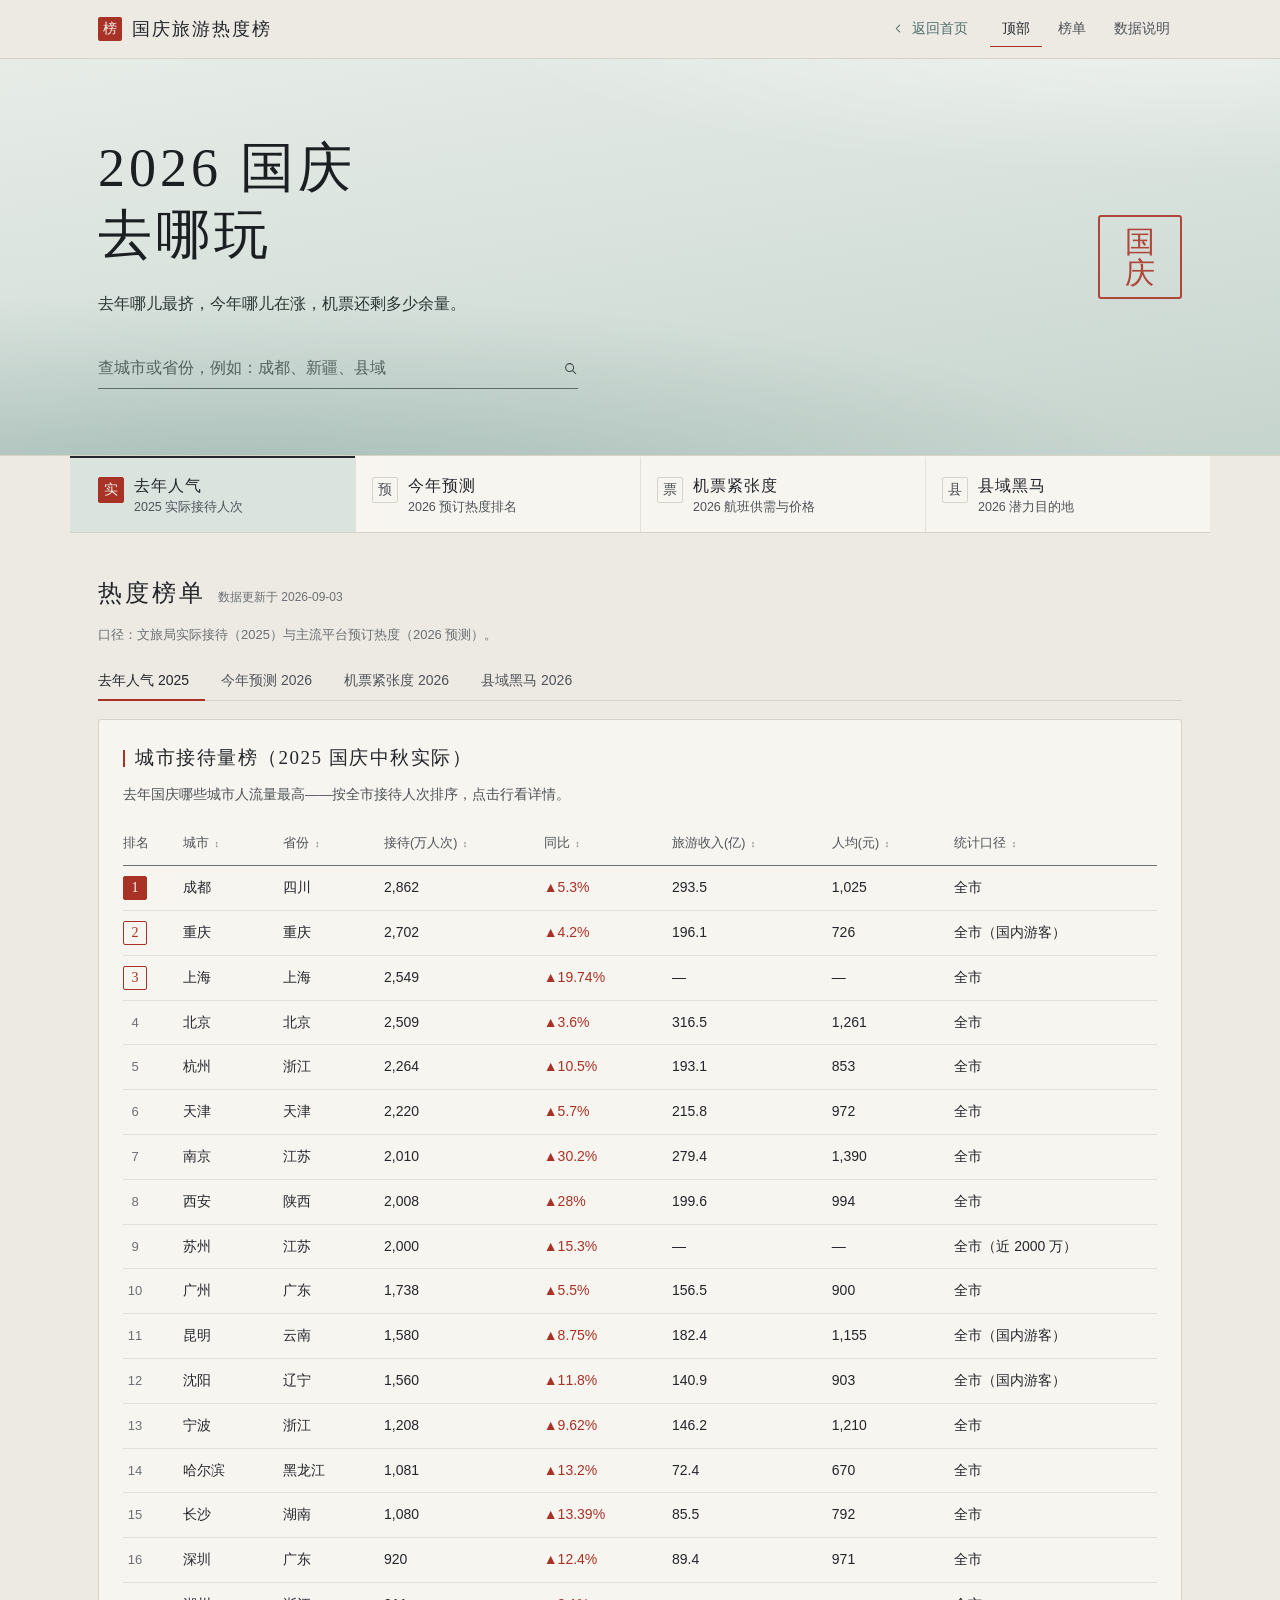
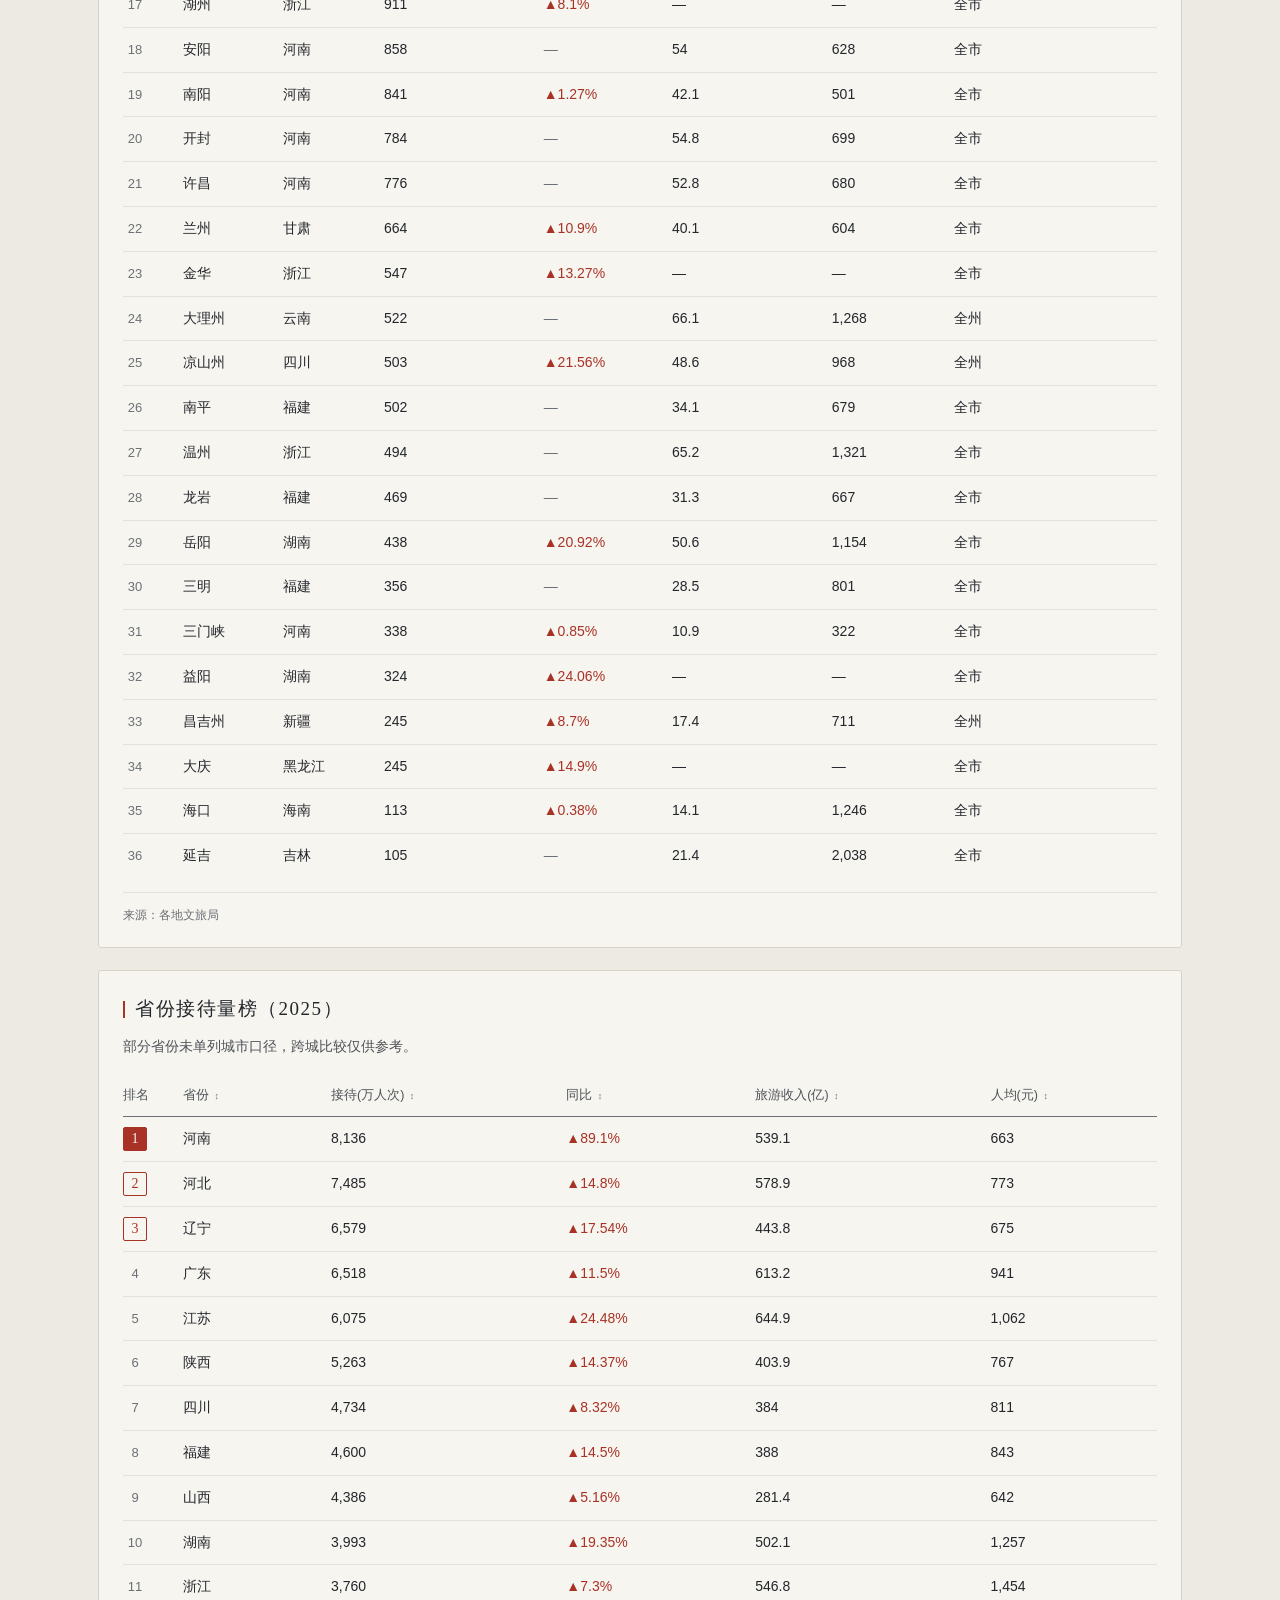
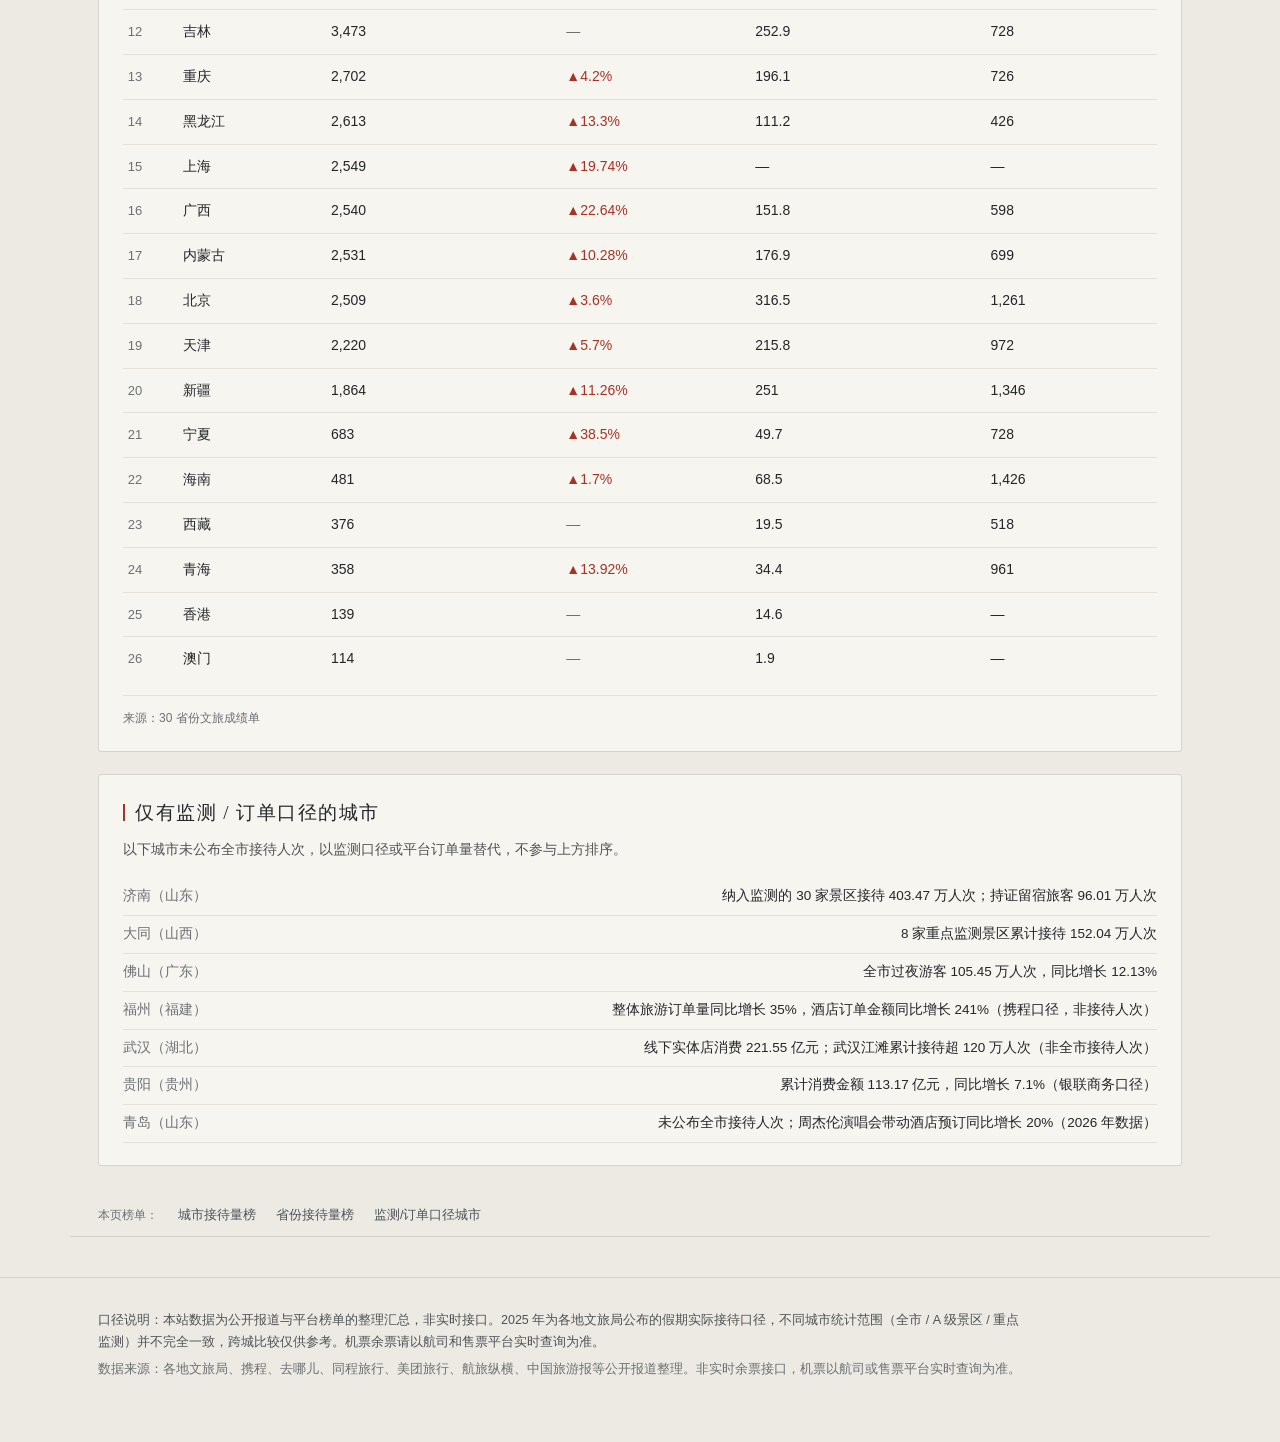
==== commit 9f0a0498: "UI: 三个页面统一改为宋瓷水墨设计系统 - 配色改为托纸/册页两层纸面 + 天青釉 + 朱砂点睛，卡片去投影，靠表面明度分层 - 标题与大数字用宋体、正文数据用无衬线，全局字重压到 400/500 " ====
--- a/travel/index.html
+++ b/travel/index.html
@@ -5,19 +5,21 @@
   <meta name="viewport" content="width=device-width, initial-scale=1" />
   <title>国庆旅游热度榜 · 查询工具</title>
   <meta name="description" content="2025 国庆实际人气 + 2026 国庆预测热度与机票紧张度查询榜单" />
-  <link rel="stylesheet" href="styles.css?v=20260905a" />
+  <link rel="stylesheet" href="styles.css?v=20260903song" />
 </head>
 <body id="top">
 
-  <!-- 顶部白色吸顶导航 -->
   <header class="topnav">
     <div class="wrap topnav-inner">
       <a class="brand" href="#top">
-        <span class="brand-mark">🏮</span>
+        <span class="seal" aria-hidden="true">榜</span>
         <span class="brand-name">国庆旅游热度榜</span>
       </a>
       <nav class="nav-links">
-        <a href="/" class="nav-link home-link">🏠 返回首页</a>
+        <a href="/" class="nav-link home-link">
+          <svg class="ico" viewBox="0 0 20 20" aria-hidden="true"><path d="M11.5 5.5 L7 10 l4.5 4.5" stroke-linecap="round" stroke-linejoin="round"/></svg>
+          返回首页
+        </a>
         <a href="#top" class="nav-link active">顶部</a>
         <a href="#rank-top" class="nav-link">榜单</a>
         <a href="#disclaimer" class="nav-link">数据说明</a>
@@ -25,66 +27,63 @@
     </div>
   </header>
 
-  <!-- Hero 区：标题 + 大搜索框 -->
   <section class="hero">
-    <div class="hero-deco hero-deco-l" aria-hidden="true">🏮</div>
-    <div class="hero-deco hero-deco-r" aria-hidden="true">🎇</div>
-    <div class="wrap hero-inner">
-      <h2 class="hero-title">2026 国庆去哪玩？<em>看数据说话</em></h2>
-      <p class="hero-sub" id="subtitle">加载中…</p>
-      <div class="search-box">
-        <input id="search" type="search" placeholder="查城市 / 省份，例如：成都、新疆、县域…" autocomplete="off" />
-        <button id="clearBtn" type="button" title="清空">✕</button>
-        <span class="search-icon" aria-hidden="true">🔍</span>
+    <div class="wrap">
+      <div class="hero-inner">
+        <h1 class="hero-title">2026 国庆<em>去哪玩</em></h1>
+        <p class="hero-lede">去年哪儿最挤，今年哪儿在涨，机票还剩多少余量。</p>
+        <div class="search-box">
+          <input id="search" type="search" placeholder="查城市或省份，例如：成都、新疆、县域" autocomplete="off" aria-label="查城市或省份" />
+          <span class="search-icon" aria-hidden="true">
+            <svg class="ico" viewBox="0 0 20 20"><circle cx="8.8" cy="8.8" r="5.3"/><path d="M12.8 12.8 L17 17" stroke-linecap="round"/></svg>
+          </span>
+          <button id="clearBtn" type="button" title="清空" aria-label="清空搜索">×</button>
+        </div>
       </div>
     </div>
+    <div class="hero-seal" aria-hidden="true"><span>国</span><span>庆</span></div>
   </section>
 
-  <!-- 四张分类入口卡片（点击切换下方榜单） -->
   <section class="wrap cat-wrap" aria-label="榜单分类入口">
     <button class="cat-card active" type="button" data-tab="actual">
-      <span class="cat-icon ci-red">📊</span>
+      <span class="cat-icon" aria-hidden="true">实</span>
       <span class="cat-text">
-        <b>去年人气（2025）</b>
-        <small>实际接待人次冲榜</small>
+        <b>去年人气</b>
+        <small>2025 实际接待人次</small>
       </span>
-      <span class="cat-arrow">›</span>
     </button>
     <button class="cat-card" type="button" data-tab="predict">
-      <span class="cat-icon ci-orange">🔥</span>
+      <span class="cat-icon" aria-hidden="true">预</span>
       <span class="cat-text">
-        <b>今年预测（2026）</b>
-        <small>预订热度预测排名</small>
+        <b>今年预测</b>
+        <small>2026 预订热度排名</small>
       </span>
-      <span class="cat-arrow">›</span>
     </button>
     <button class="cat-card" type="button" data-tab="ticket">
-      <span class="cat-icon ci-blue">✈️</span>
+      <span class="cat-icon" aria-hidden="true">票</span>
       <span class="cat-text">
-        <b>机票紧张度（2026）</b>
-        <small>航班供需与价格趋势</small>
+        <b>机票紧张度</b>
+        <small>2026 航班供需与价格</small>
       </span>
-      <span class="cat-arrow">›</span>
     </button>
     <button class="cat-card" type="button" data-tab="county">
-      <span class="cat-icon ci-green">🌿</span>
+      <span class="cat-icon" aria-hidden="true">县</span>
       <span class="cat-text">
-        <b>县域 / 黑马（2026）</b>
-        <small>潜力目的地推荐</small>
+        <b>县域黑马</b>
+        <small>2026 潜力目的地</small>
       </span>
-      <span class="cat-arrow">›</span>
     </button>
   </section>
 
-  <!-- 榜单区 -->
   <main class="wrap" id="rank-top">
     <div class="rank-head">
-      <h3 class="rank-title"><span class="rank-trophy">🏆</span> 热度榜单 <small id="updatedAt"></small></h3>
+      <h2 class="rank-title">热度榜单 <small id="updatedAt"></small></h2>
+      <p class="hero-sub" id="subtitle">加载中…</p>
       <nav class="tabs" id="tabs">
-        <button class="tab active" data-tab="actual">📊 去年人气（2025）</button>
-        <button class="tab" data-tab="predict">🔥 今年预测（2026）</button>
-        <button class="tab" data-tab="ticket">✈️ 机票紧张度（2026）</button>
-        <button class="tab" data-tab="county">🌿 县域 / 黑马（2026）</button>
+        <button class="tab active" data-tab="actual">去年人气 2025</button>
+        <button class="tab" data-tab="predict">今年预测 2026</button>
+        <button class="tab" data-tab="ticket">机票紧张度 2026</button>
+        <button class="tab" data-tab="county">县域黑马 2026</button>
       </nav>
     </div>
     <!-- 各榜单由 app.js 渲染 -->
@@ -96,21 +95,21 @@
   <footer class="site-footer">
     <div class="wrap">
       <p id="disclaimer">数据说明加载中…</p>
-      <p class="muted">数据来源：各地文旅局、携程、去哪儿、同程旅行、美团旅行、航旅纵横、中国旅游报等公开报道整理。非实时余票接口，机票以航司 / 售票平台实时查询为准。</p>
+      <p class="muted">数据来源：各地文旅局、携程、去哪儿、同程旅行、美团旅行、航旅纵横、中国旅游报等公开报道整理。非实时余票接口，机票以航司或售票平台实时查询为准。</p>
     </div>
   </footer>
 
   <!-- 城市详情弹层 -->
   <div class="modal-backdrop" id="modal" hidden>
     <div class="modal" role="dialog" aria-modal="true">
-      <button class="modal-close" id="modalClose" type="button">✕</button>
+      <button class="modal-close" id="modalClose" type="button" aria-label="关闭">×</button>
       <div id="modalBody"></div>
     </div>
   </div>
 
-  <button id="toTop" type="button" title="回到顶部" aria-label="回到顶部">↑<span>顶部</span></button>
+  <button id="toTop" type="button" title="回到顶部" aria-label="回到顶部">顶<span>顶部</span></button>
 
-  <script src="data.js?v=20260904a"></script>
-  <script src="app.js?v=20260904a"></script>
+  <script src="data.js?v=20260903song"></script>
+  <script src="app.js?v=20260903song"></script>
 </body>
 </html>
--- a/travel/styles.css
+++ b/travel/styles.css
@@ -1,473 +1,512 @@
+/* 国庆旅游热度榜 · 宋瓷水墨
+   设计意图：托纸/册页两层纸面靠明度分层，界线用发丝墨线，
+   天青作主色、朱砂只做印章级点睛，热度用「墨分五色」离散表达。 */
+
 :root {
-  --bg: #f7f7f5;
-  --card: #ffffff;
-  --ink: #1f2430;
-  --muted: #6b7280;
-  --line: #eceae6;
-  --accent: #e02e24;
-  --accent-deep: #c81e1e;
-  --accent-soft: #fef2f2;
-  --blue: #2f6fed;
-  --orange: #f97316;
-  --green: #16a34a;
-  --up: #e02e24;      /* 涨：红（中国惯例） */
-  --down: #16a34a;    /* 跌：绿 */
-  --shadow: 0 1px 3px rgba(16, 24, 40, .06), 0 6px 20px rgba(16, 24, 40, .06);
-  --shadow-lg: 0 12px 40px rgba(194, 65, 12, .16);
-  --radius: 14px;
-  --nav-h: 60px;
+  /* 纸 */
+  --paper: #edeae3;
+  --leaf: #f7f5f0;
+  --leaf-2: #f2efe9;
+  /* 墨分五色 */
+  --ink: #23262b;
+  --ink-2: #3d4349;
+  --ink-3: #4e5358;
+  --ink-4: #6b7075;
+  /* 界线 */
+  --rule: #d8d3c9;
+  --rule-2: #e5e1d9;
+  /* 釉色 */
+  --celadon: #7e9c99;
+  --celadon-deep: #4f6e6b;
+  --celadon-wash: #dbe3df;
+  /* 语义 */
+  --cinnabar: #a93226;
+  --plum: #3f6b54;
+  --ochre: #8a5a22;
+  --up: #a93226;
+  --down: #3f6b54;
+
+  --song: "Source Han Serif SC", "Noto Serif CJK SC", "Noto Serif SC",
+    "Songti SC", "STSong", "SimSun", "Han Serif", serif;
+  --hei: "Source Han Sans SC", "Noto Sans CJK SC", -apple-system,
+    BlinkMacSystemFont, "PingFang SC", "Hiragino Sans GB", "Microsoft YaHei",
+    Roboto, Helvetica, Arial, sans-serif;
+
+  --nav-h: 58px;
 }
 
 * { box-sizing: border-box; }
 
-/* 关键：显式 display 会盖过浏览器 [hidden] 的默认 display:none，
-   必须强制让带 hidden 属性的元素真正隐藏，否则弹层会一直显示并挡住整页。 */
+/* 显式 display 会盖过浏览器 [hidden] 的默认 display:none，
+   必须强制隐藏，否则弹层会一直显示并挡住整页。 */
 [hidden] { display: none !important; }
 
 html { scroll-behavior: smooth; }
 
 body {
   margin: 0;
-  font-family: -apple-system, BlinkMacSystemFont, "Segoe UI", "PingFang SC", "Hiragino Sans GB", "Microsoft YaHei", Roboto, Helvetica, Arial, sans-serif;
-  background: var(--bg);
+  font-family: var(--hei);
+  font-size: 15px;
+  background: var(--paper);
   color: var(--ink);
-  line-height: 1.55;
+  line-height: 1.7;
   -webkit-font-smoothing: antialiased;
 }
 
-.wrap { max-width: 1120px; margin: 0 auto; padding: 0 20px; }
-
-/* ---------- 顶部白色吸顶导航 ---------- */
+/* 中文界面全局加粗会糊：字重收到 500，靠字号、字族与颜色分层 */
+b, strong { font-weight: 500; }
+
+.wrap { max-width: 1140px; margin: 0 auto; padding: 0 28px; }
+
+/* 印：朱砂方章，替代彩色 emoji 图标 */
+.seal {
+  display: inline-flex; align-items: center; justify-content: center;
+  width: 24px; height: 24px; flex: 0 0 24px;
+  border-radius: 2px;
+  background: var(--cinnabar); color: var(--leaf);
+  font-family: var(--song); font-size: 14px; line-height: 1;
+  font-weight: 400;
+}
+.seal-ink { background: transparent; color: var(--ink-3); border: 1px solid var(--rule); }
+
+/* 细线图标：统一 1.4 描边，跟着文字颜色走 */
+.ico { width: 15px; height: 15px; flex: 0 0 15px; stroke: currentColor; fill: none; stroke-width: 1.4; }
+
+/* ---------- 顶部吸顶导航 ---------- */
 .topnav {
   position: sticky; top: 0; z-index: 60;
-  background: rgba(255, 255, 255, .92);
-  backdrop-filter: blur(10px);
-  border-bottom: 1px solid var(--line);
+  background: rgba(237, 234, 227, .94);
+  backdrop-filter: blur(8px);
+  border-bottom: 1px solid var(--rule);
 }
 .topnav-inner {
   height: var(--nav-h);
-  display: flex; align-items: center; justify-content: space-between; gap: 16px;
-}
-.brand {
-  display: flex; align-items: center; gap: 8px;
-  text-decoration: none;
-}
-.brand-mark {
-  width: 34px; height: 34px; border-radius: 50%;
-  background: linear-gradient(135deg, #dc2626, #f59e0b);
-  display: inline-flex; align-items: center; justify-content: center;
-  font-size: 18px;
-  box-shadow: 0 2px 8px rgba(220, 38, 38, .35);
-}
-.brand-name {
-  font-size: 18px; font-weight: 800; letter-spacing: .5px;
-  background: linear-gradient(90deg, #c81e1e, #ea580c);
-  -webkit-background-clip: text;
-  background-clip: text;
-  -webkit-text-fill-color: transparent;
-}
-.nav-links { display: flex; gap: 6px; }
+  display: flex; align-items: center; justify-content: space-between; gap: 20px;
+}
+.brand { display: flex; align-items: center; gap: 10px; text-decoration: none; color: var(--ink); }
+.brand-name { font-family: var(--song); font-size: 18px; letter-spacing: 2px; }
+
+.nav-links { display: flex; align-items: center; gap: 4px; }
 .nav-link {
-  position: relative;
-  color: #4b5563; text-decoration: none;
-  font-size: 14.5px; font-weight: 600;
-  padding: 8px 14px;
-  border-radius: 8px;
-  transition: color .15s ease;
-}
-.nav-link:hover { color: var(--accent); }
-.nav-link.active { color: var(--accent); }
-.nav-link.active::after {
-  content: ""; position: absolute; left: 14px; right: 14px; bottom: 2px;
-  height: 3px; border-radius: 999px;
-  background: var(--accent);
-}
+  color: var(--ink-3); text-decoration: none;
+  font-size: 14px; padding: 6px 12px;
+  border-bottom: 1px solid transparent;
+}
+.nav-link:hover { color: var(--ink); }
+.nav-link.active { color: var(--ink); border-bottom-color: var(--cinnabar); }
 .nav-link.home-link {
-  color: #c2410c;
-  background: #fff7ed;
-  border: 1px solid #fed7aa;
-  font-weight: 700;
-}
-.nav-link.home-link:hover { background: #ffedd5; }
-
-/* ---------- Hero 区 ---------- */
+  display: inline-flex; align-items: center; gap: 6px;
+  color: var(--celadon-deep); margin-right: 6px;
+}
+.nav-link.home-link:hover { color: var(--ink); }
+
+/* ---------- 卷首：天青釉，釉色向底部聚拢 ---------- */
 .hero {
   position: relative;
-  background: linear-gradient(160deg, #b91c1c 0%, #dc2626 42%, #ea580c 78%, #f59e0b 120%);
-  color: #fff;
-  padding: 52px 0 88px;
+  background:
+    radial-gradient(120% 82% at 16% 112%, rgba(96, 136, 127, .38), rgba(96, 136, 127, 0) 64%),
+    radial-gradient(88% 72% at 90% -16%, rgba(255, 255, 255, .58), rgba(255, 255, 255, 0) 62%),
+    linear-gradient(172deg, #e7ece7 0%, #d6e0db 56%, #c6d4ce 100%);
+  border-bottom: 1px solid var(--rule);
+  padding: 76px 0 66px;
   overflow: hidden;
 }
-.hero::after {
-  content: "";
-  position: absolute; left: 0; right: 0; bottom: 0; height: 90px;
-  background: linear-gradient(180deg, rgba(255,255,255,0), rgba(255,255,255,.14));
-  pointer-events: none;
-}
-.hero-deco {
-  position: absolute; font-size: 120px; line-height: 1;
-  opacity: .18; user-select: none; pointer-events: none;
-  filter: saturate(1.2);
-}
-.hero-deco-l { left: -18px; top: -12px; transform: rotate(-8deg); }
-.hero-deco-r { right: 14px; bottom: -22px; font-size: 150px; }
-.hero-inner { position: relative; text-align: center; z-index: 1; }
+.hero-inner { position: relative; z-index: 1; max-width: 720px; }
 .hero-title {
-  margin: 0 0 10px;
-  font-size: 40px; font-weight: 900; letter-spacing: 1px;
-  text-shadow: 0 2px 12px rgba(120, 20, 20, .35);
-}
-.hero-title em {
-  font-style: normal;
-  background: linear-gradient(90deg, #ffe9b8, #ffd27a);
-  -webkit-background-clip: text;
-  background-clip: text;
-  -webkit-text-fill-color: transparent;
-}
-.hero-sub {
-  margin: 0 0 26px;
-  font-size: 13.5px; opacity: .9;
-}
-
-/* ---------- 大搜索框 ---------- */
+  margin: 0 0 22px;
+  font-family: var(--song);
+  font-size: 54px; font-weight: 400; line-height: 1.24;
+  letter-spacing: 4px;
+  color: #1b1f22;
+}
+.hero-title em { font-style: normal; display: block; }
+.hero-lede { margin: 0 0 34px; font-size: 15.5px; color: #2c3634; max-width: 38em; }
+
+/* 卷首闲章：整页唯一的大面积朱砂 */
+.hero-seal {
+  position: absolute; right: max(28px, calc(50% - 542px)); top: 50%;
+  transform: translateY(-50%);
+  z-index: 1;
+  width: 84px; height: 84px;
+  border: 2.5px solid var(--cinnabar);
+  border-radius: 3px;
+  display: flex; flex-direction: column;
+  align-items: center; justify-content: center;
+  font-family: var(--song); color: var(--cinnabar);
+  font-size: 30px; line-height: 1.05; letter-spacing: 0;
+  opacity: .88;
+  user-select: none; pointer-events: none;
+}
+
+/* ---------- 搜索：一条墨线，不用胶囊和投影 ---------- */
 .search-box {
   position: relative;
-  max-width: 620px; margin: 0 auto;
-  display: flex; align-items: center;
-  background: #fff;
-  border-radius: 999px;
-  padding: 6px 56px 6px 8px;
-  box-shadow: 0 10px 32px rgba(120, 20, 20, .28);
-}
+  max-width: 480px;
+  display: flex; align-items: center; gap: 10px;
+  border-bottom: 1.5px solid #5d6d69;
+  padding: 4px 0 7px;
+}
+.search-box:focus-within { border-bottom-color: var(--ink); }
 .search-box input {
-  flex: 1;
-  border: 0; outline: none;
+  flex: 1; min-width: 0;
+  border: 0; outline: none; background: transparent;
+  color: var(--ink); font-family: var(--hei);
+  padding: 4px 0; font-size: 15.5px;
+}
+.search-box input::placeholder { color: #55625e; }
+.search-box .search-icon {
+  color: #38443f; display: inline-flex; align-items: center;
+  order: 2;
+}
+.search-box button {
+  order: 2;
+  border: 0; background: transparent; cursor: pointer;
+  color: #38443f; padding: 2px 0; font-size: 18px; line-height: 1;
+  display: none;
+}
+.search-box button:hover { color: var(--cinnabar); }
+.search-box.has-value button { display: inline-flex; }
+.search-box.has-value .search-icon { display: none; }
+
+/* ---------- 四榜入口：条屏，不是卡片 ---------- */
+.cat-wrap {
+  display: grid; grid-template-columns: repeat(4, 1fr);
+  gap: 0;
+  margin: 0 auto;
+  padding: 0;
+  border-bottom: 1px solid var(--rule);
+  background: var(--leaf);
+}
+.cat-card {
+  display: flex; align-items: flex-start; gap: 10px;
+  border: 0; border-left: 1px solid var(--rule-2);
+  border-top: 2px solid transparent;
   background: transparent;
-  color: var(--ink);
-  padding: 12px 16px;
-  font-size: 15.5px;
-}
-.search-box input::placeholder { color: #9ca3af; }
-.search-box button {
-  position: absolute; right: 10px; top: 50%; transform: translateY(-50%);
-  border: 0; cursor: pointer;
-  width: 28px; height: 28px; border-radius: 50%;
-  background: #f3f4f6; color: #6b7280;
-  font-size: 12px;
-  display: none; align-items: center; justify-content: center;
-}
-.search-box button:hover { background: #e5e7eb; }
-.search-box.has-value button { display: inline-flex; }
-.search-icon {
-  position: absolute; right: 16px; top: 50%; transform: translateY(-50%);
-  font-size: 17px;
-  pointer-events: none;
-}
-.search-box.has-value .search-icon { display: none; }
-
-/* ---------- 四张分类入口卡片 ---------- */
-.cat-wrap {
-  display: grid;
-  grid-template-columns: repeat(4, 1fr);
-  gap: 16px;
-  margin-top: -48px;
-  position: relative; z-index: 5;
-}
-.cat-card {
-  display: flex; align-items: center; gap: 12px;
-  border: 1px solid var(--line);
-  background: var(--card);
-  border-radius: var(--radius);
-  padding: 16px 14px;
-  cursor: pointer;
-  text-align: left;
-  box-shadow: var(--shadow);
-  transition: transform .15s ease, box-shadow .15s ease, border-color .15s ease;
-  font-family: inherit;
-}
-.cat-card:hover {
-  transform: translateY(-3px);
-  box-shadow: var(--shadow-lg);
-  border-color: #fca5a5;
-}
-.cat-card.active { border-color: var(--accent); box-shadow: 0 0 0 1px var(--accent), var(--shadow); }
+  padding: 18px 16px 16px;
+  cursor: pointer; text-align: left;
+  font-family: var(--hei); color: var(--ink);
+}
+.cat-card:first-child { border-left: 0; padding-left: 28px; }
+.cat-card:last-child { padding-right: 28px; }
+.cat-card:hover { background: var(--leaf-2); }
+.cat-card.active { background: var(--celadon-wash); border-top-color: var(--ink); }
 .cat-icon {
-  flex: 0 0 44px; width: 44px; height: 44px;
-  border-radius: 50%;
   display: inline-flex; align-items: center; justify-content: center;
-  font-size: 21px;
-}
-.ci-red { background: #fee2e2; }
-.ci-orange { background: #ffedd5; }
-.ci-blue { background: #dbeafe; }
-.ci-green { background: #dcfce7; }
-.cat-text { flex: 1; display: flex; flex-direction: column; gap: 2px; min-width: 0; }
-.cat-text b { font-size: 14.5px; font-weight: 700; color: var(--ink); }
-.cat-text small { font-size: 12px; color: var(--muted); }
-.cat-arrow { color: #c0c4cc; font-size: 20px; font-weight: 600; }
-.cat-card.active .cat-arrow { color: var(--accent); }
-
-/* ---------- 榜单区头部 ---------- */
-#rank-top { padding-top: 34px; padding-bottom: 12px; scroll-margin-top: calc(var(--nav-h) + 8px); }
-.rank-head { margin-bottom: 16px; }
+  width: 26px; height: 26px; flex: 0 0 26px; margin-top: 1px;
+  border: 1px solid var(--rule); border-radius: 2px;
+  font-family: var(--song); font-size: 14px; line-height: 1;
+  color: var(--ink-3); background: var(--leaf);
+}
+.cat-card.active .cat-icon {
+  background: var(--cinnabar); border-color: var(--cinnabar); color: var(--leaf);
+}
+.cat-text { flex: 1; display: flex; flex-direction: column; min-width: 0; }
+.cat-text b { font-family: var(--song); font-size: 16px; letter-spacing: 1px; }
+.cat-text small { font-size: 12.5px; color: var(--ink-3); margin-top: 2px; }
+.cat-arrow { display: none; }
+
+/* ---------- 榜单区标题 ---------- */
+#rank-top { padding-top: 40px; padding-bottom: 8px; scroll-margin-top: calc(var(--nav-h) + 8px); }
+.rank-head { margin-bottom: 18px; }
 .rank-title {
-  margin: 0 0 14px;
-  font-size: 20px; font-weight: 800;
-  display: flex; align-items: center; gap: 8px;
-}
-.rank-title small { font-size: 12px; font-weight: 500; color: var(--muted); margin-left: 4px; }
-.rank-trophy { font-size: 20px; }
-
-/* ---------- 胶囊 Tabs ---------- */
-.tabs {
-  display: flex;
-  gap: 8px;
-  flex-wrap: wrap;
-}
+  margin: 0 0 16px;
+  font-family: var(--song); font-size: 24px; font-weight: 400;
+  letter-spacing: 3px;
+  display: flex; align-items: baseline; gap: 12px;
+}
+.rank-title small {
+  font-family: var(--hei); font-size: 12px; letter-spacing: 0;
+  color: var(--ink-4);
+}
+.hero-sub { margin: -6px 0 18px; font-size: 13px; color: var(--ink-4); }
+.rank-trophy { display: none; }
+
+/* ---------- Tabs：走细线，不用胶囊 ---------- */
+.tabs { display: flex; flex-wrap: wrap; gap: 0; border-bottom: 1px solid var(--rule); }
 .tab {
-  border: 1px solid var(--line);
-  background: var(--card);
-  color: #4b5563;
-  padding: 9px 16px;
-  border-radius: 999px;
-  cursor: pointer;
-  font-size: 13.5px;
-  font-weight: 600;
-  font-family: inherit;
-  transition: all .15s ease;
-}
-.tab:hover { border-color: var(--accent); color: var(--accent); }
-.tab.active {
-  background: var(--accent);
-  border-color: var(--accent);
-  color: #fff;
-  box-shadow: 0 4px 14px rgba(224, 46, 36, .32);
-}
-
-/* ---------- Main / cards ---------- */
+  border: 0; border-bottom: 2px solid transparent;
+  background: transparent; color: var(--ink-3);
+  padding: 8px 16px 9px; margin-bottom: -1px;
+  cursor: pointer; font-family: var(--hei); font-size: 14px;
+}
+.tab:first-child { padding-left: 0; }
+.tab:hover { color: var(--ink); }
+.tab.active { color: var(--ink); border-bottom-color: var(--cinnabar); }
+
+/* ---------- 册页：纸面靠明度分层，不用投影 ---------- */
 main { min-height: 320px; }
 
-.board-desc { color: var(--muted); font-size: 13px; margin: 0 0 14px; }
-
-.chips { display: flex; flex-wrap: wrap; gap: 8px; margin: 10px 0 16px; }
+.card {
+  background: var(--leaf);
+  border: 1px solid var(--rule);
+  border-radius: 3px;
+  padding: 22px 24px;
+  margin-bottom: 22px;
+  overflow: hidden;
+  scroll-margin-top: calc(var(--nav-h) + 60px);
+}
+.card h3 {
+  margin: 0 0 10px;
+  font-family: var(--song); font-size: 19px; font-weight: 400;
+  letter-spacing: 1.5px;
+  display: flex; align-items: center; gap: 10px;
+}
+.card h3::before {
+  content: "";
+  width: 2px; height: 17px; flex: 0 0 2px;
+  background: var(--cinnabar);
+}
+.board-desc { color: var(--ink-3); font-size: 13.5px; margin: 0 0 16px; max-width: 62em; }
+.card .src {
+  color: var(--ink-4); font-size: 12px;
+  margin-top: 14px; padding-top: 12px;
+  border-top: 1px solid var(--rule-2);
+}
+
+/* 参考榜内子区块 */
+.sub { margin-top: 18px; padding-top: 16px; border-top: 1px solid var(--rule-2); }
+.sub:first-of-type { margin-top: 4px; padding-top: 0; border-top: 0; }
+.sub h4 {
+  margin: 0 0 10px;
+  font-family: var(--song); font-size: 15.5px; font-weight: 400; letter-spacing: 1px;
+  display: flex; align-items: baseline; gap: 10px;
+}
+.sub-src { font-family: var(--hei); font-size: 11.5px; letter-spacing: 0; color: var(--ink-4); }
+
+/* 名录：条目，不是彩色胶囊 */
+.chips { display: flex; flex-wrap: wrap; gap: 0 24px; margin: 8px 0 4px; }
 .chip {
-  background: #fff;
-  border: 1px solid var(--line);
-  border-radius: 10px;
-  padding: 8px 12px;
-  font-size: 13px;
-  display: flex;
-  align-items: center;
-  gap: 6px;
-}
-.chip b { color: var(--accent); }
-.chip .rk { color: var(--muted); font-size: 12px; }
-
-.card {
-  background: var(--card);
-  border: 1px solid var(--line);
-  border-radius: var(--radius);
-  box-shadow: var(--shadow);
-  padding: 18px;
-  margin-bottom: 18px;
-  overflow: hidden;
-}
-.card h3 { margin: 0 0 12px; font-size: 15.5px; display: flex; align-items: center; gap: 8px; }
-.card h3::before {
-  content: ""; width: 4px; height: 16px; border-radius: 2px;
-  background: linear-gradient(180deg, #dc2626, #f59e0b);
-}
-.card .src { color: var(--muted); font-size: 12px; margin-top: 10px; padding-top: 10px; border-top: 1px dashed var(--line); }
+  display: flex; align-items: baseline; gap: 8px;
+  font-size: 14px; padding: 3px 0;
+  min-width: 128px;
+}
+.chip b { color: var(--ink-4); font-variant-numeric: tabular-nums; font-size: 12.5px; min-width: 18px; }
+.chip .rk { color: var(--ink-4); font-size: 12px; }
 
 /* ---------- 表格 ---------- */
-.table-scroll { overflow-x: auto; }
-table { border-collapse: collapse; width: 100%; font-size: 13.5px; }
-th, td { padding: 11px 12px; text-align: left; white-space: nowrap; border-bottom: 1px solid var(--line); }
+.table-scroll { overflow-x: auto; margin: 0 -24px; padding: 0 24px; }
+table { border-collapse: collapse; width: 100%; font-size: 14px; }
+th, td { padding: 10px 14px; text-align: left; white-space: nowrap; }
+th:first-child, td:first-child { padding-left: 0; }
 th {
-  background: #faf9f7;
-  color: var(--muted);
-  font-weight: 600;
-  font-size: 12.5px;
-  position: sticky;
-  top: 0;
-  cursor: pointer;
-  user-select: none;
-}
-th .arrow { font-size: 10px; opacity: .5; }
-th.sorted .arrow { opacity: 1; color: var(--accent); }
-tbody tr { cursor: pointer; transition: background .12s; }
-tbody tr:hover { background: #fff8f3; }
+  background: transparent;
+  color: var(--ink-3);
+  font-weight: 400; font-size: 12.5px;
+  border-bottom: 1px solid var(--ink-4);
+  cursor: pointer; user-select: none;
+}
+th:hover { color: var(--ink); }
+th .arrow { font-size: 9px; color: var(--ink-4); margin-left: 2px; }
+th.sorted { color: var(--ink); }
+th.sorted .arrow { color: var(--cinnabar); }
+td { border-bottom: 1px solid var(--rule-2); }
+tbody tr { cursor: pointer; }
+tbody tr:hover { background: var(--leaf-2); }
 tbody tr:last-child td { border-bottom: 0; }
 .num { font-variant-numeric: tabular-nums; }
-.muted { color: var(--muted); }
-
-/* 排名徽章列 */
+.muted { color: var(--ink-4); }
+
+/* 排名：第一名朱文实印，二三名白文空印，四名之后只写数字 */
 th.rk-col { cursor: default; }
-td.rk-cell { width: 52px; text-align: center; }
+td.rk-cell { width: 46px; text-align: left; }
 .medal {
   display: inline-flex; align-items: center; justify-content: center;
-  width: 26px; height: 26px; border-radius: 50%;
-  font-size: 12.5px; font-weight: 800; color: #fff;
-  box-shadow: 0 2px 6px rgba(0,0,0,.18);
-}
-.medal.m1 { background: linear-gradient(145deg, #fbbf24, #d97706); }
-.medal.m2 { background: linear-gradient(145deg, #cbd5e1, #64748b); }
-.medal.m3 { background: linear-gradient(145deg, #fb923c, #c2410c); }
+  width: 24px; height: 24px; border-radius: 2px;
+  border: 1px solid var(--cinnabar);
+  background: var(--cinnabar); color: var(--leaf);
+  font-family: var(--song); font-size: 14px; line-height: 1;
+  font-variant-numeric: tabular-nums;
+}
+.medal.m2, .medal.m3 { background: transparent; color: var(--cinnabar); }
 .rknum {
-  display: inline-flex; align-items: center; justify-content: center;
-  min-width: 26px; height: 26px; border-radius: 50%;
-  font-size: 12.5px; font-weight: 600; color: #9ca3af;
-  background: #f3f4f6;
-}
-
-/* 同比涨跌：涨红跌绿（中国惯例） */
-.pos { color: var(--up); font-weight: 600; }
-.neg { color: var(--down); font-weight: 600; }
-
-/* 表格内热度条 */
-.hbar {
-  height: 7px; border-radius: 999px;
-  background: #f3e8e2;
-  overflow: hidden;
-  margin-top: 5px;
-  min-width: 90px;
-}
-.hbar > i {
-  display: block; height: 100%; border-radius: 999px;
-  background: linear-gradient(90deg, #fb923c, #dc2626);
-}
-
-/* ---------- Badges ---------- */
+  display: inline-block; width: 24px; text-align: center;
+  color: var(--ink-4); font-size: 13px;
+  font-variant-numeric: tabular-nums;
+}
+
+/* 同比：涨红跌绿（中国惯例） */
+.pos { color: var(--up); }
+.neg { color: var(--down); }
+
+/* 热度：墨分五色，离散五级比渐变条更好比 */
+.hbar { display: flex; width: max-content; gap: 3px; margin-top: 6px; }
+.hbar i { width: 12px; height: 4px; border-radius: 1px; background: var(--rule); }
+.hbar i.on:nth-child(1) { background: #bcc3c0; }
+.hbar i.on:nth-child(2) { background: #9ba5a2; }
+.hbar i.on:nth-child(3) { background: #7a8783; }
+.hbar i.on:nth-child(4) { background: #566661; }
+.hbar i.on:nth-child(5) { background: #2f3b37; }
+
+/* ---------- 等级标记 ---------- */
 .badge {
-  display: inline-block;
-  padding: 2px 9px;
-  border-radius: 999px;
-  font-size: 12px;
-  font-weight: 600;
-  line-height: 1.7;
-}
-.badge.sold_out { background: #fee2e2; color: #dc2626; }
-.badge.tight { background: #ffedd5; color: #ea580c; }
-.badge.normal { background: #dbeafe; color: #2563eb; }
-.badge.cheap { background: #dcfce7; color: #16a34a; }
-.badge.dim { background: #f3f4f6; color: #6b7280; }
+  display: inline-flex; align-items: center; gap: 5px;
+  padding: 1px 8px 1px 6px;
+  border: 1px solid var(--rule);
+  border-radius: 2px;
+  background: var(--leaf);
+  font-size: 12.5px; color: var(--ink-2);
+  line-height: 1.6;
+}
+.badge::before { content: ""; width: 5px; height: 5px; border-radius: 1px; background: var(--ink-4); }
+.badge.sold_out { color: #8b2b21; border-color: #d9b8b2; background: #f7ece9; }
+.badge.sold_out::before { background: var(--cinnabar); }
+.badge.tight { color: #7d5220; border-color: #ddcdb0; background: #f7f1e4; }
+.badge.tight::before { background: var(--ochre); }
+.badge.normal { color: var(--celadon-deep); border-color: #bfcfcb; background: #eaf0ed; }
+.badge.normal::before { background: var(--celadon); }
+.badge.cheap { color: #35604b; border-color: #bdd0c4; background: #e9f0ea; }
+.badge.cheap::before { background: var(--plum); }
+.badge.dim { color: var(--ink-4); border-color: transparent; background: transparent; padding-left: 0; }
+.badge.dim::before { display: none; }
 
 .pill {
   display: inline-block;
-  padding: 1px 8px;
-  border-radius: 6px;
-  font-size: 12px;
-  background: #f3f4f6;
-  color: #374151;
-  margin: 1px 2px;
-}
-
-/* ---------- Stat grid in modal ---------- */
-.stat-grid { display: grid; grid-template-columns: repeat(2, 1fr); gap: 10px; margin: 12px 0; }
+  padding: 1px 8px; margin: 1px 2px;
+  border: 1px solid var(--rule-2); border-radius: 2px;
+  font-size: 12px; color: var(--ink-3); background: var(--leaf-2);
+}
+
+/* ---------- 详情弹层 ---------- */
+.stat-grid { display: grid; grid-template-columns: repeat(2, 1fr); gap: 0; margin: 14px 0 4px; }
 .stat {
-  background: #faf9f7;
-  border: 1px solid var(--line);
-  border-radius: 10px;
-  padding: 10px 12px;
-}
-.stat .k { font-size: 12px; color: var(--muted); }
-.stat .v { font-size: 17px; font-weight: 700; margin-top: 2px; color: var(--accent-deep); }
-.stat .v small { font-size: 12px; font-weight: 500; color: var(--muted); }
-
-.detail-section { margin-top: 16px; }
-.detail-section h4 { margin: 0 0 8px; font-size: 14px; border-left: 3px solid var(--accent); padding-left: 8px; }
-.kv { display: flex; justify-content: space-between; gap: 12px; padding: 6px 0; border-bottom: 1px dashed var(--line); font-size: 13.5px; }
-.kv .k { color: var(--muted); }
-.bar { height: 8px; border-radius: 999px; background: #f3e8e2; overflow: hidden; margin-top: 4px; }
-.bar > i { display: block; height: 100%; background: linear-gradient(90deg, #f59e0b, #dc2626); }
-
-/* ---------- Modal ---------- */
+  border-left: 1px solid var(--rule-2);
+  padding: 10px 0 10px 14px;
+}
+.stat:nth-child(odd) { border-left: 0; padding-left: 0; }
+.stat .k { font-size: 12px; color: var(--ink-4); }
+.stat .v {
+  font-family: var(--song); font-size: 24px; line-height: 1.3;
+  color: var(--ink); font-variant-numeric: tabular-nums;
+}
+.stat .v small { font-family: var(--hei); font-size: 12px; color: var(--ink-4); margin-left: 2px; }
+
+.detail-section { margin-top: 22px; }
+.detail-section h4 {
+  margin: 0 0 8px; padding-bottom: 6px;
+  border-bottom: 1px solid var(--rule);
+  font-family: var(--song); font-size: 16px; font-weight: 400; letter-spacing: 1px;
+}
+.kv {
+  display: flex; justify-content: space-between; gap: 16px;
+  padding: 7px 0; border-bottom: 1px solid var(--rule-2);
+  font-size: 13.5px;
+}
+.kv .k { color: var(--ink-4); flex: 0 0 auto; }
+.bar { height: 3px; background: var(--rule-2); overflow: hidden; margin: 2px 0 6px; }
+.bar > i { display: block; height: 100%; background: var(--celadon-deep); }
+
 .modal-backdrop {
   position: fixed; inset: 0;
-  background: rgba(15, 23, 42, .45);
+  background: rgba(35, 38, 43, .42);
   display: flex; align-items: flex-start; justify-content: center;
-  padding: 40px 16px; overflow-y: auto; z-index: 50;
+  padding: 48px 16px; overflow-y: auto; z-index: 50;
 }
 .modal {
-  background: #fff; border-radius: 16px; max-width: 640px; width: 100%;
-  padding: 22px; position: relative; box-shadow: 0 20px 60px rgba(0,0,0,.25);
+  background: var(--leaf);
+  border: 1px solid var(--rule);
+  border-radius: 3px;
+  max-width: 640px; width: 100%;
+  padding: 28px 30px; position: relative;
 }
 .modal-close {
-  position: absolute; top: 12px; right: 12px;
-  border: 0; background: #f3f4f6; border-radius: 8px; width: 32px; height: 32px;
-  cursor: pointer; font-size: 14px; color: #374151;
-}
-.modal h2 { margin: 0 0 2px; font-size: 22px; }
-.modal .prov { color: var(--muted); font-size: 13px; margin-bottom: 4px; }
-
-/* ---------- Footer ---------- */
-.site-footer {
-  background: #faf9f7;
-  border-top: 1px solid var(--line);
-  padding: 22px 0 46px;
-  color: var(--muted);
-  font-size: 12.5px;
-  scroll-margin-top: calc(var(--nav-h) + 8px);
-}
-.site-footer p { margin: 6px 0; }
-
-.empty { text-align: center; color: var(--muted); padding: 30px; }
-
-/* ---------- 本页榜单吸顶导航 ---------- */
+  position: absolute; top: 14px; right: 14px;
+  border: 1px solid var(--rule); background: var(--leaf-2); border-radius: 2px;
+  width: 30px; height: 30px; cursor: pointer;
+  font-size: 14px; color: var(--ink-3); line-height: 1;
+}
+.modal-close:hover { color: var(--cinnabar); border-color: var(--cinnabar); }
+.modal h2 {
+  margin: 0 0 2px;
+  font-family: var(--song); font-size: 27px; font-weight: 400; letter-spacing: 2px;
+}
+.modal .prov { color: var(--ink-3); font-size: 13px; margin-bottom: 4px; }
+
+/* ---------- 本页榜单导航 ---------- */
 .toc {
   position: sticky; top: var(--nav-h); z-index: 20;
-  display: flex; flex-wrap: wrap; align-items: center; gap: 8px;
-  background: rgba(247, 247, 245, .96);
-  border-bottom: 1px solid var(--line);
-  padding: 10px 20px; margin: 0 auto;
-  max-width: 1120px;
-}
-.toc-label { font-size: 12px; color: var(--muted); font-weight: 600; margin-right: 2px; }
+  display: flex; flex-wrap: wrap; align-items: baseline; gap: 0 20px;
+  background: rgba(237, 234, 227, .96);
+  border-bottom: 1px solid var(--rule);
+  padding: 9px 28px; margin: 0 auto;
+  max-width: 1140px;
+}
+.toc-label { font-size: 12px; color: var(--ink-4); }
 .toc-item {
-  border: 1px solid var(--line); background: #fff; color: var(--ink);
-  padding: 5px 12px; border-radius: 999px; cursor: pointer;
-  font-size: 12.5px; font-weight: 600; transition: all .15s ease; white-space: nowrap;
-  font-family: inherit;
-}
-.toc-item:hover { border-color: var(--accent); color: var(--accent); }
-.toc-item:active { background: var(--accent-soft); }
-
-/* ---------- 参考榜内子区块（平台分区） ---------- */
-.sub { margin-top: 14px; padding-top: 12px; border-top: 1px dashed var(--line); }
-.sub:first-of-type { margin-top: 6px; padding-top: 0; border-top: 0; }
-.sub h4 { margin: 0 0 8px; font-size: 14px; color: var(--ink); display: flex; align-items: center; gap: 6px; }
-.sub-src { font-size: 11.5px; font-weight: 500; color: var(--muted); background: #f3f4f6; border-radius: 6px; padding: 1px 7px; }
-
-/* 锚点跳转时给卡片留白，避免被吸顶导航盖住 */
-.card { scroll-margin-top: calc(var(--nav-h) + 56px); }
-
-/* ---------- 回到顶部按钮 ---------- */
+  border: 0; background: transparent; color: var(--ink-3);
+  padding: 2px 0; cursor: pointer;
+  font-family: var(--hei); font-size: 12.5px; white-space: nowrap;
+  border-bottom: 1px solid transparent;
+}
+.toc-item:hover { color: var(--ink); border-bottom-color: var(--ink-4); }
+
+/* ---------- 页脚 ---------- */
+.site-footer {
+  border-top: 1px solid var(--rule);
+  margin-top: 40px;
+  padding: 26px 0 56px;
+  color: var(--ink-3); font-size: 12.5px;
+  scroll-margin-top: calc(var(--nav-h) + 8px);
+}
+.site-footer p { margin: 6px 0; max-width: 74em; }
+.empty { text-align: center; color: var(--ink-4); padding: 40px; }
+
+/* ---------- 回到顶部 ---------- */
 #toTop {
-  position: fixed; right: 18px; bottom: 18px; z-index: 40;
+  position: fixed; right: 24px; bottom: 24px; z-index: 40;
   display: none; flex-direction: column; align-items: center; justify-content: center;
-  width: 52px; height: 52px; border: 0; border-radius: 14px;
-  background: var(--accent); color: #fff; cursor: pointer;
-  font-size: 18px; line-height: 1; box-shadow: var(--shadow);
-  transition: opacity .2s ease, transform .2s ease;
-}
-#toTop span { font-size: 10px; margin-top: 2px; font-weight: 600; }
+  width: 44px; height: 44px;
+  border: 1px solid var(--cinnabar); border-radius: 2px;
+  background: var(--cinnabar); color: var(--leaf);
+  cursor: pointer; font-family: var(--song); font-size: 17px; line-height: 1;
+}
+#toTop span { display: none; }
 #toTop.show { display: flex; }
-#toTop:hover { transform: translateY(-2px); }
-#toTop:active { transform: translateY(0); }
+#toTop:hover { background: #8f2a20; }
+
+/* ---------- 键盘焦点 ---------- */
+a:focus-visible, button:focus-visible, input:focus-visible, th:focus-visible {
+  outline: 2px solid var(--celadon-deep);
+  outline-offset: 2px;
+}
+
+@media (prefers-reduced-motion: reduce) {
+  html { scroll-behavior: auto; }
+  * { transition: none !important; animation: none !important; }
+}
 
 /* ---------- 响应式 ---------- */
-@media (max-width: 960px) {
+@media (max-width: 1000px) {
+  .hero { padding: 60px 0 56px; }
+  .hero-title { font-size: 40px; letter-spacing: 3px; }
+  .hero-seal { right: 24px; width: 68px; height: 68px; font-size: 24px; }
   .cat-wrap { grid-template-columns: repeat(2, 1fr); }
-  .hero-title { font-size: 30px; }
-}
-@media (max-width: 560px) {
-  .brand-name { font-size: 15px; }
-  .nav-link { padding: 8px 9px; font-size: 13.5px; }
-  .hero { padding: 36px 0 78px; }
-  .hero-title { font-size: 24px; }
-  .hero-deco { font-size: 80px; opacity: .14; }
-  .cat-wrap { grid-template-columns: 1fr; margin-top: -40px; }
+  .cat-card:nth-child(odd) { border-left: 0; padding-left: 28px; }
+  .cat-card:nth-child(even) { padding-right: 28px; }
+  .cat-card:nth-child(n+3) { border-top: 1px solid var(--rule-2); }
+  .cat-card:nth-child(n+3).active { border-top-color: var(--ink); }
+}
+@media (max-width: 620px) {
+  body { font-size: 14.5px; }
+  .wrap { padding: 0 18px; }
+  .brand { gap: 8px; }
+  .brand-name { font-size: 15px; letter-spacing: 0; white-space: nowrap; }
+  /* 窄屏只留「返回首页」和「榜单」：顶部有回顶按钮，数据说明在页脚 */
+  .nav-link[href="#top"], .nav-link[href="#disclaimer"] { display: none; }
+  .nav-link { padding: 6px 7px; font-size: 13px; }
+  .nav-link.home-link { margin-right: 2px; }
+  .hero { padding: 44px 0 44px; }
+  .hero-title { font-size: 31px; letter-spacing: 2px; }
+  .hero-seal { display: none; }
+  .hero-lede { font-size: 14.5px; }
+  .cat-wrap { grid-template-columns: 1fr; }
+  .cat-card { border-left: 0; border-top: 1px solid var(--rule-2); padding: 14px 18px; }
+  .cat-card:first-child { border-top: 2px solid transparent; padding-left: 18px; }
+  .cat-card:last-child { padding-right: 18px; }
+  .card { padding: 18px 16px; }
+  .table-scroll { margin: 0 -16px; padding: 0 16px; }
+  th, td { padding: 9px 10px; }
   .stat-grid { grid-template-columns: 1fr; }
-  th, td { padding: 8px 9px; }
-  td.rk-cell { width: 42px; }
-}
+  .stat, .stat:nth-child(odd) { border-left: 0; padding-left: 0; border-bottom: 1px solid var(--rule-2); }
+  .modal { padding: 22px 18px; }
+  .toc { padding: 9px 18px; gap: 0 14px; }
+}
